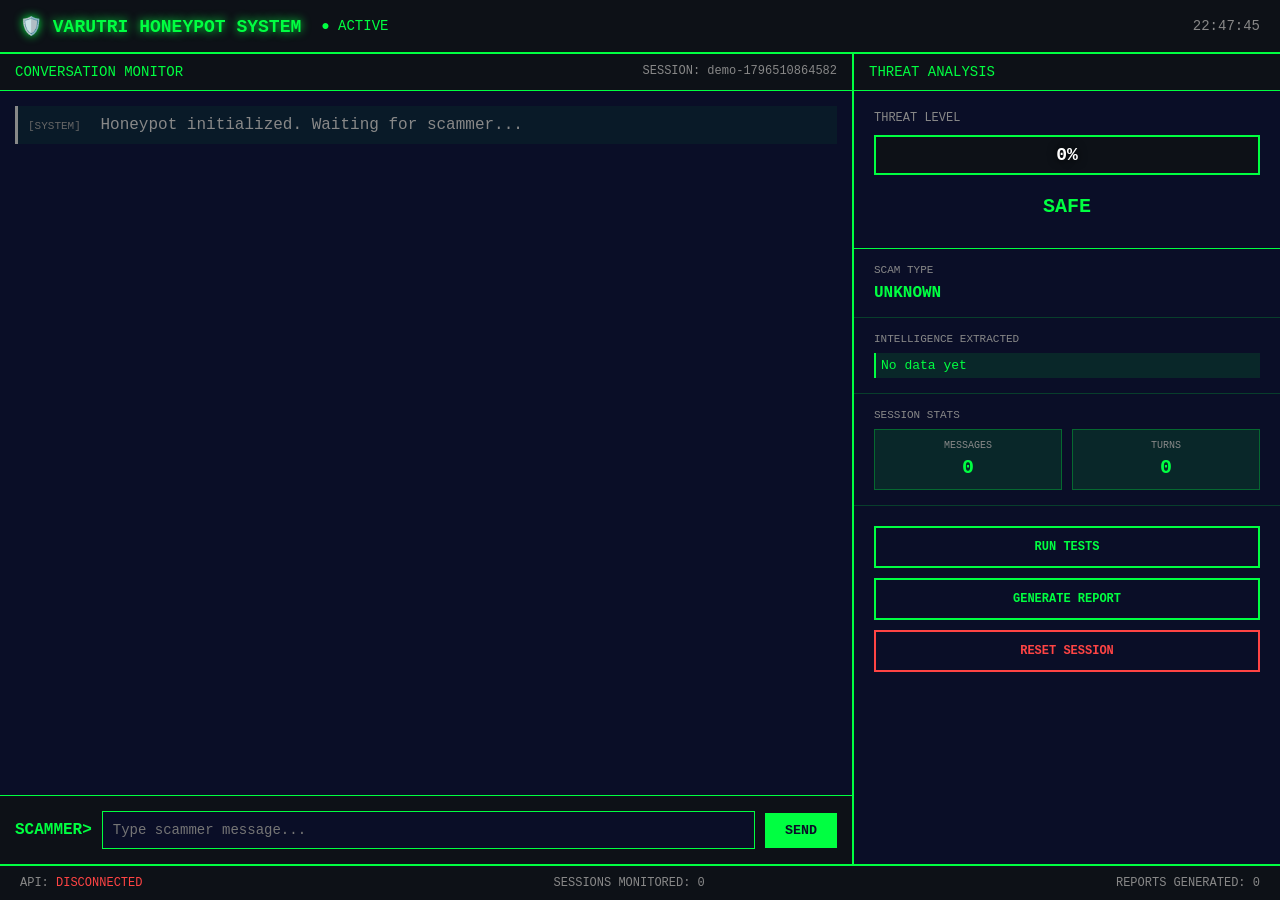
==== frontend/index.html @ e4094e07 "feat: add hacker-style terminal dashboard - Create cyberpunk/matrix-themed monitoring interface - Le" ====
<!DOCTYPE html>
<html lang="en">
<head>
    <meta charset="UTF-8">
    <meta name="viewport" content="width=device-width, initial-scale=1.0">
    <title>VARUTRI HONEYPOT TERMINAL</title>
    <link rel="stylesheet" href="style.css">
</head>
<body>
    <div class="terminal">
        <!-- Header -->
        <div class="terminal-header">
            <div class="header-left">
                <span class="logo">🛡️ VARUTRI HONEYPOT SYSTEM</span>
                <span class="status" id="status">● ACTIVE</span>
            </div>
            <div class="header-right">
                <span id="timestamp"></span>
            </div>
        </div>

        <!-- Main Content -->
        <div class="terminal-body">
            <!-- Left Panel: Conversation -->
            <div class="left-panel">
                <div class="panel-header">
                    <span>CONVERSATION MONITOR</span>
                    <span class="session-id" id="sessionId">SESSION: NONE</span>
                </div>
                
                <div class="conversation-feed" id="conversationFeed">
                    <div class="system-msg">
                        <span class="timestamp">[SYSTEM]</span>
                        <span>Honeypot initialized. Waiting for scammer...</span>
                    </div>
                </div>

                <!-- Input Area -->
                <div class="input-area">
                    <span class="prompt">SCAMMER&gt;</span>
                    <input type="text" id="scammerInput" placeholder="Type scammer message..." />
                    <button onclick="sendMessage()">SEND</button>
                </div>
            </div>

            <!-- Right Panel: Threat Analysis -->
            <div class="right-panel">
                <div class="panel-header">THREAT ANALYSIS</div>
                
                <!-- Threat Meter -->
                <div class="threat-section">
                    <div class="threat-label">THREAT LEVEL</div>
                    <div class="threat-meter">
                        <div class="threat-bar" id="threatBar" style="width: 0%"></div>
                        <span class="threat-value" id="threatValue">0%</span>
                    </div>
                    <div class="threat-status" id="threatStatus">SAFE</div>
                </div>

                <!-- Scam Type -->
                <div class="info-section">
                    <div class="info-label">SCAM TYPE</div>
                    <div class="info-value" id="scamType">UNKNOWN</div>
                </div>

                <!-- Intelligence Extracted -->
                <div class="info-section">
                    <div class="info-label">INTELLIGENCE EXTRACTED</div>
                    <div class="intel-list" id="intelList">
                        <div class="intel-item">No data yet</div>
                    </div>
                </div>

                <!-- Session Stats -->
                <div class="info-section">
                    <div class="info-label">SESSION STATS</div>
                    <div class="stats-grid">
                        <div class="stat">
                            <span class="stat-label">MESSAGES</span>
                            <span class="stat-value" id="messageCount">0</span>
                        </div>
                        <div class="stat">
                            <span class="stat-label">TURNS</span>
                            <span class="stat-value" id="turnCount">0</span>
                        </div>
                    </div>
                </div>

                <!-- Quick Actions -->
                <div class="actions-section">
                    <button class="action-btn" onclick="runTests()">RUN TESTS</button>
                    <button class="action-btn" onclick="generateReport()">GENERATE REPORT</button>
                    <button class="action-btn danger" onclick="resetSession()">RESET SESSION</button>
                </div>
            </div>
        </div>

        <!-- Footer -->
        <div class="terminal-footer">
            <span>API: <span id="apiStatus">CONNECTED</span></span>
            <span>SESSIONS MONITORED: <span id="totalSessions">0</span></span>
            <span>REPORTS GENERATED: <span id="totalReports">0</span></span>
        </div>
    </div>

    <script src="app.js"></script>
</body>
</html>
---- frontend/style.css ----
* {
    margin: 0;
    padding: 0;
    box-sizing: border-box;
}

body {
    font-family: 'Courier New', monospace;
    background: #0a0e27;
    color: #00ff41;
    overflow: hidden;
}

.terminal {
    height: 100vh;
    display: flex;
    flex-direction: column;
    background: #0a0e27;
}

/* Header */
.terminal-header {
    background: #0d1117;
    border-bottom: 2px solid #00ff41;
    padding: 15px 20px;
    display: flex;
    justify-content: space-between;
    align-items: center;
}

.header-left {
    display: flex;
    gap: 20px;
    align-items: center;
}

.logo {
    font-size: 18px;
    font-weight: bold;
    color: #00ff41;
    text-shadow: 0 0 10px #00ff41;
}

.status {
    color: #00ff41;
    font-size: 14px;
    animation: pulse 2s infinite;
}

@keyframes pulse {
    0%, 100% { opacity: 1; }
    50% { opacity: 0.5; }
}

.header-right {
    color: #888;
    font-size: 14px;
}

/* Body */
.terminal-body {
    flex: 1;
    display: flex;
    gap: 2px;
    background: #00ff41;
    overflow: hidden;
}

/* Left Panel */
.left-panel {
    flex: 2;
    background: #0a0e27;
    display: flex;
    flex-direction: column;
}

.panel-header {
    background: #0d1117;
    padding: 10px 15px;
    border-bottom: 1px solid #00ff41;
    display: flex;
    justify-content: space-between;
    font-size: 14px;
    color: #00ff41;
}

.session-id {
    color: #888;
    font-size: 12px;
}

.conversation-feed {
    flex: 1;
    overflow-y: auto;
    padding: 15px;
    display: flex;
    flex-direction: column;
    gap: 10px;
}

.conversation-feed::-webkit-scrollbar {
    width: 8px;
}

.conversation-feed::-webkit-scrollbar-track {
    background: #0d1117;
}

.conversation-feed::-webkit-scrollbar-thumb {
    background: #00ff41;
    border-radius: 4px;
}

.system-msg, .scammer-msg, .ai-msg {
    padding: 10px;
    border-left: 3px solid;
    background: rgba(0, 255, 65, 0.05);
    animation: slideIn 0.3s ease;
}

@keyframes slideIn {
    from {
        opacity: 0;
        transform: translateX(-10px);
    }
    to {
        opacity: 1;
        transform: translateX(0);
    }
}

.system-msg {
    border-left-color: #888;
    color: #888;
}

.scammer-msg {
    border-left-color: #ff4444;
    color: #ff4444;
}

.ai-msg {
    border-left-color: #00ff41;
    color: #00ff41;
}

.timestamp {
    color: #666;
    font-size: 11px;
    margin-right: 10px;
}

/* Input Area */
.input-area {
    background: #0d1117;
    border-top: 1px solid #00ff41;
    padding: 15px;
    display: flex;
    gap: 10px;
    align-items: center;
}

.prompt {
    color: #00ff41;
    font-weight: bold;
}

#scammerInput {
    flex: 1;
    background: #0a0e27;
    border: 1px solid #00ff41;
    color: #00ff41;
    padding: 10px;
    font-family: 'Courier New', monospace;
    font-size: 14px;
}

#scammerInput:focus {
    outline: none;
    box-shadow: 0 0 10px rgba(0, 255, 65, 0.3);
}

.input-area button {
    background: #00ff41;
    color: #0a0e27;
    border: none;
    padding: 10px 20px;
    font-family: 'Courier New', monospace;
    font-weight: bold;
    cursor: pointer;
    transition: all 0.3s;
}

.input-area button:hover {
    background: #00cc33;
    box-shadow: 0 0 15px rgba(0, 255, 65, 0.5);
}

/* Right Panel */
.right-panel {
    flex: 1;
    background: #0a0e27;
    display: flex;
    flex-direction: column;
    overflow-y: auto;
}

.right-panel::-webkit-scrollbar {
    width: 8px;
}

.right-panel::-webkit-scrollbar-track {
    background: #0d1117;
}

.right-panel::-webkit-scrollbar-thumb {
    background: #00ff41;
    border-radius: 4px;
}

/* Threat Section */
.threat-section {
    padding: 20px;
    border-bottom: 1px solid #00ff41;
}

.threat-label {
    color: #888;
    font-size: 12px;
    margin-bottom: 10px;
}

.threat-meter {
    position: relative;
    height: 40px;
    background: #0d1117;
    border: 2px solid #00ff41;
    margin-bottom: 10px;
    overflow: hidden;
}

.threat-bar {
    height: 100%;
    background: linear-gradient(90deg, #00ff41, #ffff00, #ff4444);
    transition: width 0.5s ease;
    position: relative;
}

.threat-bar::after {
    content: '';
    position: absolute;
    top: 0;
    left: 0;
    right: 0;
    bottom: 0;
    background: linear-gradient(90deg, transparent, rgba(255,255,255,0.3), transparent);
    animation: scan 2s infinite;
}

@keyframes scan {
    0% { transform: translateX(-100%); }
    100% { transform: translateX(100%); }
}

.threat-value {
    position: absolute;
    top: 50%;
    left: 50%;
    transform: translate(-50%, -50%);
    color: #fff;
    font-weight: bold;
    font-size: 18px;
    text-shadow: 0 0 10px #000;
}

.threat-status {
    text-align: center;
    font-size: 20px;
    font-weight: bold;
    padding: 10px;
    border-radius: 4px;
    animation: glow 2s infinite;
}

.threat-status.safe { color: #00ff41; }
.threat-status.medium { color: #ffff00; }
.threat-status.high { color: #ff4444; }

@keyframes glow {
    0%, 100% { text-shadow: 0 0 5px currentColor; }
    50% { text-shadow: 0 0 20px currentColor; }
}

/* Info Sections */
.info-section {
    padding: 15px 20px;
    border-bottom: 1px solid rgba(0, 255, 65, 0.2);
}

.info-label {
    color: #888;
    font-size: 11px;
    margin-bottom: 8px;
}

.info-value {
    color: #00ff41;
    font-size: 16px;
    font-weight: bold;
}

.intel-list {
    display: flex;
    flex-direction: column;
    gap: 5px;
}

.intel-item {
    color: #00ff41;
    font-size: 13px;
    padding: 5px;
    background: rgba(0, 255, 65, 0.1);
    border-left: 2px solid #00ff41;
}

.intel-item.critical {
    color: #ff4444;
    border-left-color: #ff4444;
    background: rgba(255, 68, 68, 0.1);
}

/* Stats Grid */
.stats-grid {
    display: grid;
    grid-template-columns: 1fr 1fr;
    gap: 10px;
}

.stat {
    background: rgba(0, 255, 65, 0.1);
    padding: 10px;
    text-align: center;
    border: 1px solid rgba(0, 255, 65, 0.3);
}

.stat-label {
    display: block;
    color: #888;
    font-size: 10px;
    margin-bottom: 5px;
}

.stat-value {
    display: block;
    color: #00ff41;
    font-size: 20px;
    font-weight: bold;
}

/* Actions */
.actions-section {
    padding: 20px;
    display: flex;
    flex-direction: column;
    gap: 10px;
}

.action-btn {
    background: transparent;
    border: 2px solid #00ff41;
    color: #00ff41;
    padding: 12px;
    font-family: 'Courier New', monospace;
    font-size: 12px;
    font-weight: bold;
    cursor: pointer;
    transition: all 0.3s;
}

.action-btn:hover {
    background: #00ff41;
    color: #0a0e27;
    box-shadow: 0 0 15px rgba(0, 255, 65, 0.5);
}

.action-btn.danger {
    border-color: #ff4444;
    color: #ff4444;
}

.action-btn.danger:hover {
    background: #ff4444;
    color: #0a0e27;
    box-shadow: 0 0 15px rgba(255, 68, 68, 0.5);
}

/* Footer */
.terminal-footer {
    background: #0d1117;
    border-top: 2px solid #00ff41;
    padding: 10px 20px;
    display: flex;
    justify-content: space-between;
    font-size: 12px;
    color: #888;
}

#apiStatus {
    color: #00ff41;
}

/* Responsive */
@media (max-width: 768px) {
    .terminal-body {
        flex-direction: column;
    }
    
    .left-panel, .right-panel {
        flex: 1;
    }
}
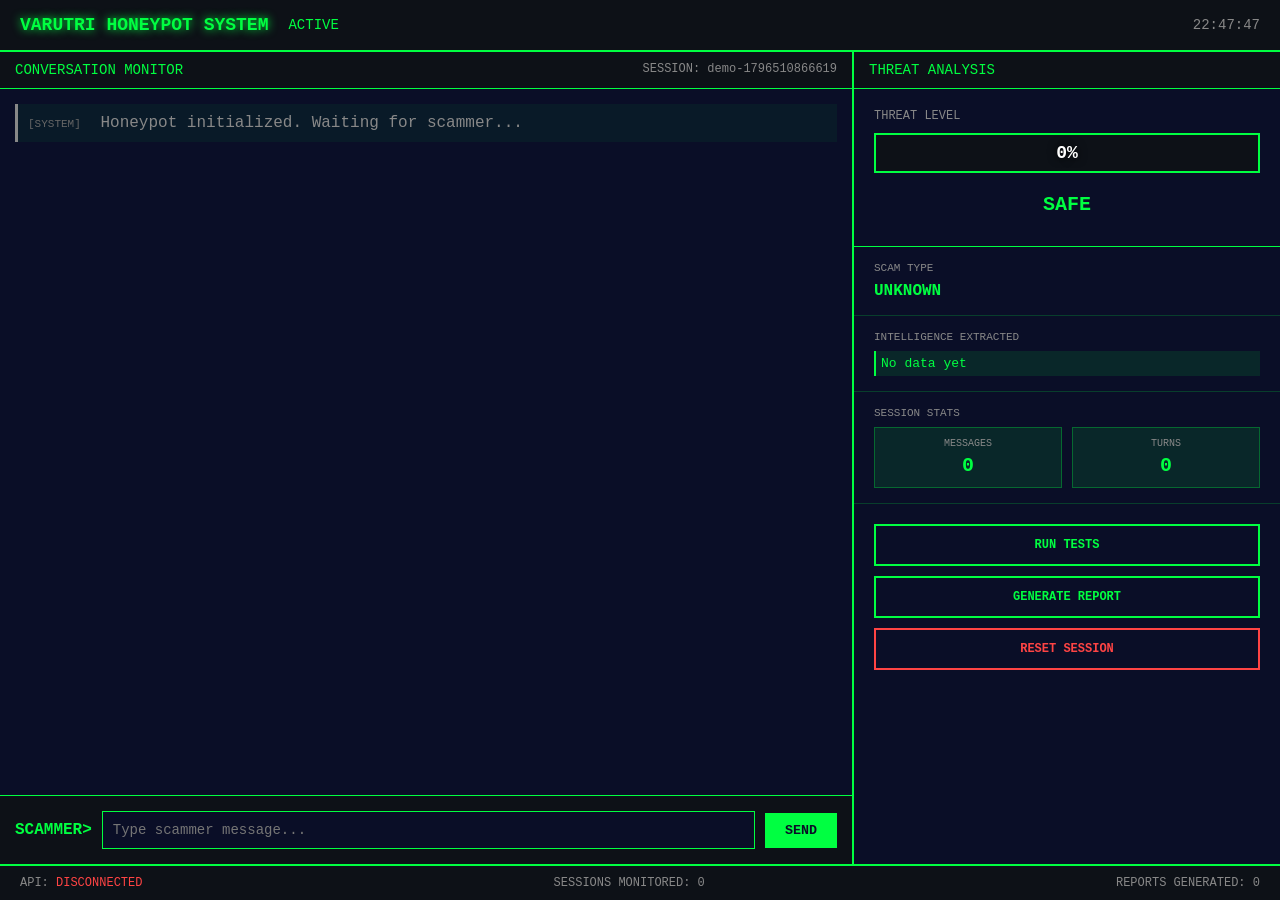
==== commit cadc1191: "refactor: remove all emojis from website and documentation - Remove emojis from HTML dashboard heade" ====
--- a/frontend/index.html
+++ b/frontend/index.html
@@ -1,18 +1,20 @@
 <!DOCTYPE html>
 <html lang="en">
+
 <head>
     <meta charset="UTF-8">
     <meta name="viewport" content="width=device-width, initial-scale=1.0">
     <title>VARUTRI HONEYPOT TERMINAL</title>
     <link rel="stylesheet" href="style.css">
 </head>
+
 <body>
     <div class="terminal">
         <!-- Header -->
         <div class="terminal-header">
             <div class="header-left">
-                <span class="logo">🛡️ VARUTRI HONEYPOT SYSTEM</span>
-                <span class="status" id="status">● ACTIVE</span>
+                <span class="logo">VARUTRI HONEYPOT SYSTEM</span>
+                <span class="status" id="status">ACTIVE</span>
             </div>
             <div class="header-right">
                 <span id="timestamp"></span>
@@ -27,7 +29,7 @@
                     <span>CONVERSATION MONITOR</span>
                     <span class="session-id" id="sessionId">SESSION: NONE</span>
                 </div>
-                
+
                 <div class="conversation-feed" id="conversationFeed">
                     <div class="system-msg">
                         <span class="timestamp">[SYSTEM]</span>
@@ -46,7 +48,7 @@
             <!-- Right Panel: Threat Analysis -->
             <div class="right-panel">
                 <div class="panel-header">THREAT ANALYSIS</div>
-                
+
                 <!-- Threat Meter -->
                 <div class="threat-section">
                     <div class="threat-label">THREAT LEVEL</div>
@@ -105,4 +107,5 @@
 
     <script src="app.js"></script>
 </body>
-</html>
+
+</html>
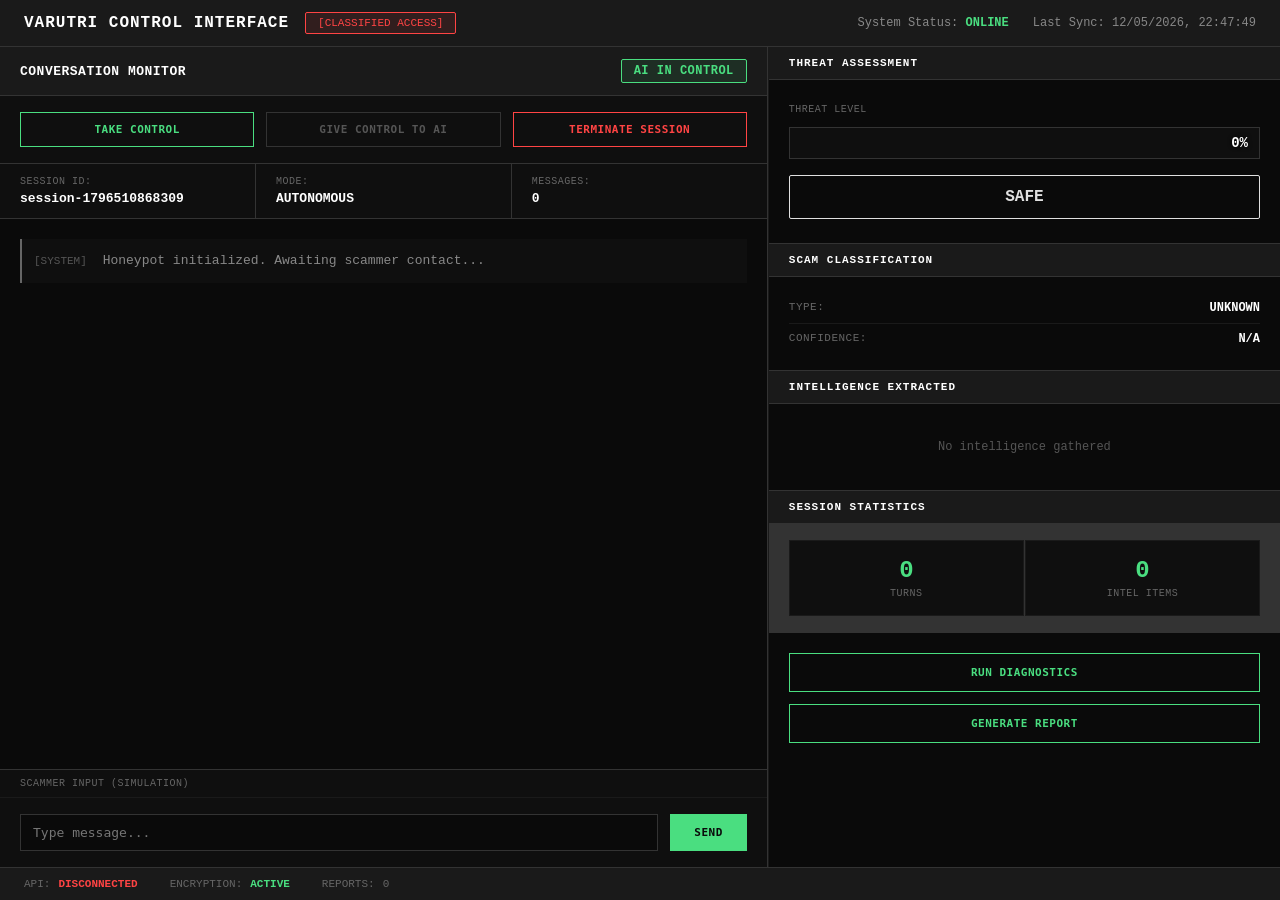
==== commit 1cb1332c: "redesign: CIA-inspired control interface with handoff feature - Complete UI redesign with CIA/classi" ====
--- a/frontend/index.html
+++ b/frontend/index.html
@@ -4,105 +4,157 @@
 <head>
     <meta charset="UTF-8">
     <meta name="viewport" content="width=device-width, initial-scale=1.0">
-    <title>VARUTRI HONEYPOT TERMINAL</title>
+    <title>VARUTRI CONTROL INTERFACE</title>
     <link rel="stylesheet" href="style.css">
 </head>
 
 <body>
-    <div class="terminal">
-        <!-- Header -->
-        <div class="terminal-header">
+    <div class="control-interface">
+        <!-- Top Header -->
+        <header class="top-header">
             <div class="header-left">
-                <span class="logo">VARUTRI HONEYPOT SYSTEM</span>
-                <span class="status" id="status">ACTIVE</span>
+                <div class="logo-section">
+                    <span class="logo">VARUTRI CONTROL INTERFACE</span>
+                    <span class="classification">[CLASSIFIED ACCESS]</span>
+                </div>
             </div>
             <div class="header-right">
-                <span id="timestamp"></span>
+                <span class="system-status">System Status: <span class="status-online">ONLINE</span></span>
+                <span class="timestamp" id="timestamp"></span>
             </div>
-        </div>
+        </header>
 
         <!-- Main Content -->
-        <div class="terminal-body">
-            <!-- Left Panel: Conversation -->
+        <div class="main-content">
+            <!-- Left Panel: Conversation Control -->
             <div class="left-panel">
                 <div class="panel-header">
                     <span>CONVERSATION MONITOR</span>
-                    <span class="session-id" id="sessionId">SESSION: NONE</span>
+                    <div class="control-status">
+                        <span id="controlStatus">AI IN CONTROL</span>
+                    </div>
                 </div>
 
-                <div class="conversation-feed" id="conversationFeed">
-                    <div class="system-msg">
-                        <span class="timestamp">[SYSTEM]</span>
-                        <span>Honeypot initialized. Waiting for scammer...</span>
+                <!-- Control Buttons -->
+                <div class="control-buttons">
+                    <button class="control-btn" id="takeControlBtn" onclick="takeControl()">
+                        TAKE CONTROL
+                    </button>
+                    <button class="control-btn disabled" id="giveControlBtn" onclick="giveControl()" disabled>
+                        GIVE CONTROL TO AI
+                    </button>
+                    <button class="control-btn danger" onclick="resetSession()">
+                        TERMINATE SESSION
+                    </button>
+                </div>
+
+                <!-- Session Info -->
+                <div class="session-info">
+                    <div class="info-item">
+                        <span class="label">SESSION ID:</span>
+                        <span class="value" id="sessionId">NONE</span>
+                    </div>
+                    <div class="info-item">
+                        <span class="label">MODE:</span>
+                        <span class="value" id="modeStatus">AUTONOMOUS</span>
+                    </div>
+                    <div class="info-item">
+                        <span class="label">MESSAGES:</span>
+                        <span class="value" id="messageCount">0</span>
+                    </div>
+                </div>
+
+                <!-- Conversation Feed -->
+                <div class="conversation-container">
+                    <div class="conversation-feed" id="conversationFeed">
+                        <div class="system-msg">
+                            <span class="msg-timestamp">[SYSTEM]</span>
+                            <span class="msg-content">Honeypot initialized. Awaiting scammer contact...</span>
+                        </div>
                     </div>
                 </div>
 
                 <!-- Input Area -->
-                <div class="input-area">
-                    <span class="prompt">SCAMMER&gt;</span>
-                    <input type="text" id="scammerInput" placeholder="Type scammer message..." />
-                    <button onclick="sendMessage()">SEND</button>
+                <div class="input-container">
+                    <div class="input-label">
+                        <span id="inputLabel">SCAMMER INPUT (SIMULATION)</span>
+                    </div>
+                    <div class="input-area">
+                        <input type="text" id="messageInput" placeholder="Type message..." />
+                        <button onclick="sendMessage()" id="sendBtn">SEND</button>
+                    </div>
                 </div>
             </div>
 
             <!-- Right Panel: Threat Analysis -->
             <div class="right-panel">
-                <div class="panel-header">THREAT ANALYSIS</div>
-
-                <!-- Threat Meter -->
+                <!-- Threat Level -->
                 <div class="threat-section">
-                    <div class="threat-label">THREAT LEVEL</div>
-                    <div class="threat-meter">
-                        <div class="threat-bar" id="threatBar" style="width: 0%"></div>
-                        <span class="threat-value" id="threatValue">0%</span>
+                    <div class="section-header">THREAT ASSESSMENT</div>
+                    <div class="threat-display">
+                        <div class="threat-level-label">THREAT LEVEL</div>
+                        <div class="threat-meter-container">
+                            <div class="threat-meter">
+                                <div class="threat-fill" id="threatFill"></div>
+                            </div>
+                            <div class="threat-percentage" id="threatPercent">0%</div>
+                        </div>
+                        <div class="threat-classification" id="threatClass">SAFE</div>
                     </div>
-                    <div class="threat-status" id="threatStatus">SAFE</div>
                 </div>
 
-                <!-- Scam Type -->
-                <div class="info-section">
-                    <div class="info-label">SCAM TYPE</div>
-                    <div class="info-value" id="scamType">UNKNOWN</div>
+                <!-- Scam Classification -->
+                <div class="data-section">
+                    <div class="section-header">SCAM CLASSIFICATION</div>
+                    <div class="data-table">
+                        <div class="data-row">
+                            <span class="data-label">TYPE:</span>
+                            <span class="data-value" id="scamType">UNKNOWN</span>
+                        </div>
+                        <div class="data-row">
+                            <span class="data-label">CONFIDENCE:</span>
+                            <span class="data-value" id="confidence">N/A</span>
+                        </div>
+                    </div>
                 </div>
 
                 <!-- Intelligence Extracted -->
-                <div class="info-section">
-                    <div class="info-label">INTELLIGENCE EXTRACTED</div>
-                    <div class="intel-list" id="intelList">
-                        <div class="intel-item">No data yet</div>
+                <div class="intel-section">
+                    <div class="section-header">INTELLIGENCE EXTRACTED</div>
+                    <div class="intel-container" id="intelContainer">
+                        <div class="intel-empty">No intelligence gathered</div>
                     </div>
                 </div>
 
-                <!-- Session Stats -->
-                <div class="info-section">
-                    <div class="info-label">SESSION STATS</div>
+                <!-- Session Statistics -->
+                <div class="stats-section">
+                    <div class="section-header">SESSION STATISTICS</div>
                     <div class="stats-grid">
-                        <div class="stat">
-                            <span class="stat-label">MESSAGES</span>
-                            <span class="stat-value" id="messageCount">0</span>
+                        <div class="stat-box">
+                            <div class="stat-value" id="turnCount">0</div>
+                            <div class="stat-label">TURNS</div>
                         </div>
-                        <div class="stat">
-                            <span class="stat-label">TURNS</span>
-                            <span class="stat-value" id="turnCount">0</span>
+                        <div class="stat-box">
+                            <div class="stat-value" id="intelCount">0</div>
+                            <div class="stat-label">INTEL ITEMS</div>
                         </div>
                     </div>
                 </div>
 
                 <!-- Quick Actions -->
                 <div class="actions-section">
-                    <button class="action-btn" onclick="runTests()">RUN TESTS</button>
+                    <button class="action-btn" onclick="runTests()">RUN DIAGNOSTICS</button>
                     <button class="action-btn" onclick="generateReport()">GENERATE REPORT</button>
-                    <button class="action-btn danger" onclick="resetSession()">RESET SESSION</button>
                 </div>
             </div>
         </div>
 
-        <!-- Footer -->
-        <div class="terminal-footer">
-            <span>API: <span id="apiStatus">CONNECTED</span></span>
-            <span>SESSIONS MONITORED: <span id="totalSessions">0</span></span>
-            <span>REPORTS GENERATED: <span id="totalReports">0</span></span>
-        </div>
+        <!-- Bottom Status Bar -->
+        <footer class="status-bar">
+            <div class="status-item">API: <span id="apiStatus">CONNECTED</span></div>
+            <div class="status-item">ENCRYPTION: <span class="status-active">ACTIVE</span></div>
+            <div class="status-item">REPORTS: <span id="totalReports">0</span></div>
+        </footer>
     </div>
 
     <script src="app.js"></script>
--- a/frontend/style.css
+++ b/frontend/style.css
@@ -5,417 +5,609 @@
 }
 
 body {
-    font-family: 'Courier New', monospace;
-    background: #0a0e27;
-    color: #00ff41;
+    font-family: 'Consolas', 'Monaco', 'Courier New', monospace;
+    background: #0a0a0a;
+    color: #e0e0e0;
     overflow: hidden;
 }
 
-.terminal {
+.control-interface {
     height: 100vh;
     display: flex;
     flex-direction: column;
-    background: #0a0e27;
-}
-
-/* Header */
-.terminal-header {
-    background: #0d1117;
-    border-bottom: 2px solid #00ff41;
-    padding: 15px 20px;
+    background: #0a0a0a;
+}
+
+/* Top Header */
+.top-header {
+    background: #1a1a1a;
+    border-bottom: 1px solid #333;
+    padding: 12px 24px;
     display: flex;
     justify-content: space-between;
     align-items: center;
 }
 
-.header-left {
-    display: flex;
-    gap: 20px;
+.logo-section {
+    display: flex;
+    gap: 16px;
     align-items: center;
 }
 
 .logo {
-    font-size: 18px;
-    font-weight: bold;
-    color: #00ff41;
-    text-shadow: 0 0 10px #00ff41;
-}
-
-.status {
-    color: #00ff41;
-    font-size: 14px;
-    animation: pulse 2s infinite;
-}
-
-@keyframes pulse {
-    0%, 100% { opacity: 1; }
-    50% { opacity: 0.5; }
+    font-size: 16px;
+    font-weight: bold;
+    color: #fff;
+    letter-spacing: 1px;
+}
+
+.classification {
+    font-size: 11px;
+    color: #ff4444;
+    background: rgba(255, 68, 68, 0.1);
+    padding: 4px 12px;
+    border: 1px solid #ff4444;
+    border-radius: 2px;
 }
 
 .header-right {
+    display: flex;
+    gap: 24px;
+    font-size: 12px;
     color: #888;
-    font-size: 14px;
-}
-
-/* Body */
-.terminal-body {
+}
+
+.system-status {
+    color: #888;
+}
+
+.status-online {
+    color: #4ade80;
+    font-weight: bold;
+}
+
+/* Main Content */
+.main-content {
     flex: 1;
     display: flex;
-    gap: 2px;
-    background: #00ff41;
+    gap: 1px;
+    background: #1a1a1a;
     overflow: hidden;
 }
 
 /* Left Panel */
 .left-panel {
-    flex: 2;
-    background: #0a0e27;
+    flex: 1.5;
+    background: #0a0a0a;
     display: flex;
     flex-direction: column;
+    border-right: 1px solid #333;
 }
 
 .panel-header {
-    background: #0d1117;
-    padding: 10px 15px;
-    border-bottom: 1px solid #00ff41;
+    background: #1a1a1a;
+    padding: 12px 20px;
+    border-bottom: 1px solid #333;
     display: flex;
     justify-content: space-between;
-    font-size: 14px;
-    color: #00ff41;
-}
-
-.session-id {
-    color: #888;
+    align-items: center;
+    font-size: 13px;
+    font-weight: bold;
+    color: #fff;
+    letter-spacing: 0.5px;
+}
+
+.control-status {
     font-size: 12px;
+    color: #4ade80;
+    background: rgba(74, 222, 128, 0.1);
+    padding: 4px 12px;
+    border: 1px solid #4ade80;
+    border-radius: 2px;
+}
+
+/* Control Buttons */
+.control-buttons {
+    display: grid;
+    grid-template-columns: 1fr 1fr 1fr;
+    gap: 12px;
+    padding: 16px 20px;
+    background: #0f0f0f;
+    border-bottom: 1px solid #333;
+}
+
+.control-btn {
+    background: transparent;
+    border: 1px solid #4ade80;
+    color: #4ade80;
+    padding: 10px;
+    font-family: 'Consolas', monospace;
+    font-size: 11px;
+    font-weight: bold;
+    cursor: pointer;
+    transition: all 0.2s;
+    letter-spacing: 0.5px;
+}
+
+.control-btn:hover:not(.disabled) {
+    background: rgba(74, 222, 128, 0.1);
+    box-shadow: 0 0 10px rgba(74, 222, 128, 0.3);
+}
+
+.control-btn.active {
+    background: #4ade80;
+    color: #0a0a0a;
+}
+
+.control-btn.disabled {
+    border-color: #333;
+    color: #555;
+    cursor: not-allowed;
+}
+
+.control-btn.danger {
+    border-color: #ff4444;
+    color: #ff4444;
+}
+
+.control-btn.danger:hover {
+    background: rgba(255, 68, 68, 0.1);
+    box-shadow: 0 0 10px rgba(255, 68, 68, 0.3);
+}
+
+/* Session Info */
+.session-info {
+    display: grid;
+    grid-template-columns: 1fr 1fr 1fr;
+    gap: 1px;
+    background: #333;
+    border-bottom: 1px solid #333;
+}
+
+.info-item {
+    background: #0f0f0f;
+    padding: 12px 20px;
+    display: flex;
+    flex-direction: column;
+    gap: 4px;
+}
+
+.info-item .label {
+    font-size: 10px;
+    color: #666;
+    letter-spacing: 0.5px;
+}
+
+.info-item .value {
+    font-size: 13px;
+    color: #fff;
+    font-weight: bold;
+}
+
+/* Conversation Container */
+.conversation-container {
+    flex: 1;
+    overflow: hidden;
+    display: flex;
+    flex-direction: column;
 }
 
 .conversation-feed {
     flex: 1;
     overflow-y: auto;
-    padding: 15px;
+    padding: 20px;
     display: flex;
     flex-direction: column;
-    gap: 10px;
+    gap: 12px;
 }
 
 .conversation-feed::-webkit-scrollbar {
-    width: 8px;
+    width: 6px;
 }
 
 .conversation-feed::-webkit-scrollbar-track {
-    background: #0d1117;
+    background: #0a0a0a;
 }
 
 .conversation-feed::-webkit-scrollbar-thumb {
-    background: #00ff41;
-    border-radius: 4px;
-}
-
-.system-msg, .scammer-msg, .ai-msg {
-    padding: 10px;
-    border-left: 3px solid;
-    background: rgba(0, 255, 65, 0.05);
-    animation: slideIn 0.3s ease;
-}
-
-@keyframes slideIn {
-    from {
-        opacity: 0;
-        transform: translateX(-10px);
-    }
-    to {
-        opacity: 1;
-        transform: translateX(0);
-    }
+    background: #333;
+    border-radius: 3px;
+}
+
+/* Messages */
+.system-msg,
+.scammer-msg,
+.ai-msg,
+.user-msg {
+    padding: 12px;
+    border-left: 2px solid;
+    background: #0f0f0f;
+    font-size: 13px;
+    line-height: 1.5;
 }
 
 .system-msg {
-    border-left-color: #888;
+    border-left-color: #666;
     color: #888;
 }
 
 .scammer-msg {
     border-left-color: #ff4444;
-    color: #ff4444;
+    color: #ff9999;
 }
 
 .ai-msg {
-    border-left-color: #00ff41;
-    color: #00ff41;
-}
-
-.timestamp {
+    border-left-color: #4ade80;
+    color: #a3e6b8;
+}
+
+.user-msg {
+    border-left-color: #60a5fa;
+    color: #93c5fd;
+}
+
+.msg-timestamp {
+    color: #555;
+    font-size: 11px;
+    margin-right: 8px;
+}
+
+.msg-content {
+    color: inherit;
+}
+
+/* Input Container */
+.input-container {
+    border-top: 1px solid #333;
+    background: #0f0f0f;
+}
+
+.input-label {
+    padding: 8px 20px;
+    font-size: 10px;
     color: #666;
-    font-size: 11px;
-    margin-right: 10px;
-}
-
-/* Input Area */
+    border-bottom: 1px solid #1a1a1a;
+    letter-spacing: 0.5px;
+}
+
 .input-area {
-    background: #0d1117;
-    border-top: 1px solid #00ff41;
-    padding: 15px;
-    display: flex;
-    gap: 10px;
-    align-items: center;
-}
-
-.prompt {
-    color: #00ff41;
-    font-weight: bold;
-}
-
-#scammerInput {
+    display: flex;
+    gap: 12px;
+    padding: 16px 20px;
+}
+
+#messageInput {
     flex: 1;
-    background: #0a0e27;
-    border: 1px solid #00ff41;
-    color: #00ff41;
-    padding: 10px;
-    font-family: 'Courier New', monospace;
-    font-size: 14px;
-}
-
-#scammerInput:focus {
+    background: #0a0a0a;
+    border: 1px solid #333;
+    color: #e0e0e0;
+    padding: 10px 12px;
+    font-family: 'Consolas', monospace;
+    font-size: 13px;
+}
+
+#messageInput:focus {
     outline: none;
-    box-shadow: 0 0 10px rgba(0, 255, 65, 0.3);
+    border-color: #4ade80;
+    box-shadow: 0 0 0 1px #4ade80;
+}
+
+#messageInput:disabled {
+    opacity: 0.5;
+    cursor: not-allowed;
 }
 
 .input-area button {
-    background: #00ff41;
-    color: #0a0e27;
+    background: #4ade80;
+    color: #0a0a0a;
     border: none;
-    padding: 10px 20px;
-    font-family: 'Courier New', monospace;
+    padding: 10px 24px;
+    font-family: 'Consolas', monospace;
+    font-size: 11px;
     font-weight: bold;
     cursor: pointer;
-    transition: all 0.3s;
+    transition: all 0.2s;
+    letter-spacing: 0.5px;
 }
 
 .input-area button:hover {
-    background: #00cc33;
-    box-shadow: 0 0 15px rgba(0, 255, 65, 0.5);
+    background: #22c55e;
+}
+
+.input-area button:disabled {
+    background: #333;
+    color: #666;
+    cursor: not-allowed;
 }
 
 /* Right Panel */
 .right-panel {
     flex: 1;
-    background: #0a0e27;
+    background: #0a0a0a;
     display: flex;
     flex-direction: column;
     overflow-y: auto;
 }
 
 .right-panel::-webkit-scrollbar {
-    width: 8px;
+    width: 6px;
 }
 
 .right-panel::-webkit-scrollbar-track {
-    background: #0d1117;
+    background: #0a0a0a;
 }
 
 .right-panel::-webkit-scrollbar-thumb {
-    background: #00ff41;
-    border-radius: 4px;
+    background: #333;
+    border-radius: 3px;
+}
+
+.section-header {
+    background: #1a1a1a;
+    padding: 10px 20px;
+    font-size: 11px;
+    font-weight: bold;
+    color: #fff;
+    letter-spacing: 1px;
+    border-bottom: 1px solid #333;
 }
 
 /* Threat Section */
 .threat-section {
-    padding: 20px;
-    border-bottom: 1px solid #00ff41;
-}
-
-.threat-label {
-    color: #888;
-    font-size: 12px;
-    margin-bottom: 10px;
+    border-bottom: 1px solid #333;
+}
+
+.threat-display {
+    padding: 24px 20px;
+}
+
+.threat-level-label {
+    font-size: 10px;
+    color: #666;
+    margin-bottom: 12px;
+    letter-spacing: 0.5px;
+}
+
+.threat-meter-container {
+    position: relative;
+    margin-bottom: 16px;
 }
 
 .threat-meter {
+    height: 32px;
+    background: #0f0f0f;
+    border: 1px solid #333;
     position: relative;
-    height: 40px;
-    background: #0d1117;
-    border: 2px solid #00ff41;
-    margin-bottom: 10px;
     overflow: hidden;
 }
 
-.threat-bar {
+.threat-fill {
     height: 100%;
-    background: linear-gradient(90deg, #00ff41, #ffff00, #ff4444);
+    width: 0%;
+    background: linear-gradient(90deg, #4ade80, #fbbf24, #ff4444);
     transition: width 0.5s ease;
-    position: relative;
-}
-
-.threat-bar::after {
-    content: '';
-    position: absolute;
-    top: 0;
-    left: 0;
-    right: 0;
-    bottom: 0;
-    background: linear-gradient(90deg, transparent, rgba(255,255,255,0.3), transparent);
-    animation: scan 2s infinite;
-}
-
-@keyframes scan {
-    0% { transform: translateX(-100%); }
-    100% { transform: translateX(100%); }
-}
-
-.threat-value {
+}
+
+.threat-percentage {
     position: absolute;
     top: 50%;
-    left: 50%;
-    transform: translate(-50%, -50%);
+    right: 12px;
+    transform: translateY(-50%);
+    font-size: 14px;
+    font-weight: bold;
     color: #fff;
-    font-weight: bold;
-    font-size: 18px;
-    text-shadow: 0 0 10px #000;
-}
-
-.threat-status {
+    text-shadow: 0 0 4px #000;
+}
+
+.threat-classification {
     text-align: center;
-    font-size: 20px;
-    font-weight: bold;
-    padding: 10px;
-    border-radius: 4px;
-    animation: glow 2s infinite;
-}
-
-.threat-status.safe { color: #00ff41; }
-.threat-status.medium { color: #ffff00; }
-.threat-status.high { color: #ff4444; }
-
-@keyframes glow {
-    0%, 100% { text-shadow: 0 0 5px currentColor; }
-    50% { text-shadow: 0 0 20px currentColor; }
-}
-
-/* Info Sections */
-.info-section {
-    padding: 15px 20px;
-    border-bottom: 1px solid rgba(0, 255, 65, 0.2);
-}
-
-.info-label {
-    color: #888;
-    font-size: 11px;
-    margin-bottom: 8px;
-}
-
-.info-value {
-    color: #00ff41;
     font-size: 16px;
     font-weight: bold;
-}
-
-.intel-list {
-    display: flex;
-    flex-direction: column;
-    gap: 5px;
+    padding: 12px;
+    border: 1px solid;
+    border-radius: 2px;
+}
+
+.threat-classification.safe {
+    color: #4ade80;
+    border-color: #4ade80;
+    background: rgba(74, 222, 128, 0.05);
+}
+
+.threat-classification.medium {
+    color: #fbbf24;
+    border-color: #fbbf24;
+    background: rgba(251, 191, 36, 0.05);
+}
+
+.threat-classification.high {
+    color: #ff4444;
+    border-color: #ff4444;
+    background: rgba(255, 68, 68, 0.05);
+}
+
+/* Data Section */
+.data-section {
+    border-bottom: 1px solid #333;
+}
+
+.data-table {
+    padding: 16px 20px;
+}
+
+.data-row {
+    display: flex;
+    justify-content: space-between;
+    padding: 8px 0;
+    border-bottom: 1px solid #1a1a1a;
+}
+
+.data-row:last-child {
+    border-bottom: none;
+}
+
+.data-label {
+    font-size: 11px;
+    color: #666;
+    letter-spacing: 0.5px;
+}
+
+.data-value {
+    font-size: 12px;
+    color: #fff;
+    font-weight: bold;
+}
+
+/* Intel Section */
+.intel-section {
+    border-bottom: 1px solid #333;
+}
+
+.intel-container {
+    padding: 16px 20px;
+    max-height: 200px;
+    overflow-y: auto;
+}
+
+.intel-container::-webkit-scrollbar {
+    width: 4px;
+}
+
+.intel-container::-webkit-scrollbar-thumb {
+    background: #333;
+}
+
+.intel-empty {
+    font-size: 12px;
+    color: #555;
+    text-align: center;
+    padding: 20px;
 }
 
 .intel-item {
-    color: #00ff41;
-    font-size: 13px;
-    padding: 5px;
-    background: rgba(0, 255, 65, 0.1);
-    border-left: 2px solid #00ff41;
+    font-size: 11px;
+    padding: 8px 12px;
+    margin-bottom: 6px;
+    border-left: 2px solid;
+    background: #0f0f0f;
+    font-family: 'Consolas', monospace;
 }
 
 .intel-item.critical {
-    color: #ff4444;
     border-left-color: #ff4444;
-    background: rgba(255, 68, 68, 0.1);
-}
-
-/* Stats Grid */
+    color: #ff9999;
+    background: rgba(255, 68, 68, 0.05);
+}
+
+.intel-item.info {
+    border-left-color: #60a5fa;
+    color: #93c5fd;
+    background: rgba(96, 165, 250, 0.05);
+}
+
+.intel-item.warning {
+    border-left-color: #fbbf24;
+    color: #fcd34d;
+    background: rgba(251, 191, 36, 0.05);
+}
+
+/* Stats Section */
+.stats-section {
+    border-bottom: 1px solid #333;
+}
+
 .stats-grid {
     display: grid;
     grid-template-columns: 1fr 1fr;
-    gap: 10px;
-}
-
-.stat {
-    background: rgba(0, 255, 65, 0.1);
-    padding: 10px;
+    gap: 1px;
+    background: #333;
+    padding: 16px 20px;
+}
+
+.stat-box {
+    background: #0f0f0f;
+    padding: 16px;
     text-align: center;
-    border: 1px solid rgba(0, 255, 65, 0.3);
+    border: 1px solid #1a1a1a;
+}
+
+.stat-value {
+    font-size: 24px;
+    font-weight: bold;
+    color: #4ade80;
+    margin-bottom: 4px;
 }
 
 .stat-label {
-    display: block;
-    color: #888;
     font-size: 10px;
-    margin-bottom: 5px;
-}
-
-.stat-value {
-    display: block;
-    color: #00ff41;
-    font-size: 20px;
-    font-weight: bold;
-}
-
-/* Actions */
+    color: #666;
+    letter-spacing: 0.5px;
+}
+
+/* Actions Section */
 .actions-section {
     padding: 20px;
     display: flex;
     flex-direction: column;
-    gap: 10px;
+    gap: 12px;
 }
 
 .action-btn {
     background: transparent;
-    border: 2px solid #00ff41;
-    color: #00ff41;
+    border: 1px solid #4ade80;
+    color: #4ade80;
     padding: 12px;
-    font-family: 'Courier New', monospace;
-    font-size: 12px;
+    font-family: 'Consolas', monospace;
+    font-size: 11px;
     font-weight: bold;
     cursor: pointer;
-    transition: all 0.3s;
+    transition: all 0.2s;
+    letter-spacing: 0.5px;
 }
 
 .action-btn:hover {
-    background: #00ff41;
-    color: #0a0e27;
-    box-shadow: 0 0 15px rgba(0, 255, 65, 0.5);
-}
-
-.action-btn.danger {
-    border-color: #ff4444;
-    color: #ff4444;
-}
-
-.action-btn.danger:hover {
-    background: #ff4444;
-    color: #0a0e27;
-    box-shadow: 0 0 15px rgba(255, 68, 68, 0.5);
-}
-
-/* Footer */
-.terminal-footer {
-    background: #0d1117;
-    border-top: 2px solid #00ff41;
-    padding: 10px 20px;
-    display: flex;
-    justify-content: space-between;
-    font-size: 12px;
-    color: #888;
+    background: rgba(74, 222, 128, 0.1);
+    box-shadow: 0 0 10px rgba(74, 222, 128, 0.3);
+}
+
+/* Status Bar */
+.status-bar {
+    background: #1a1a1a;
+    border-top: 1px solid #333;
+    padding: 10px 24px;
+    display: flex;
+    gap: 32px;
+    font-size: 11px;
+    color: #666;
+}
+
+.status-item {
+    display: flex;
+    gap: 8px;
 }
 
 #apiStatus {
-    color: #00ff41;
+    color: #4ade80;
+    font-weight: bold;
+}
+
+.status-active {
+    color: #4ade80;
+    font-weight: bold;
 }
 
 /* Responsive */
-@media (max-width: 768px) {
-    .terminal-body {
+@media (max-width: 1024px) {
+    .main-content {
         flex-direction: column;
     }
-    
-    .left-panel, .right-panel {
+
+    .left-panel,
+    .right-panel {
         flex: 1;
     }
-}
+
+    .control-buttons {
+        grid-template-columns: 1fr;
+    }
+}
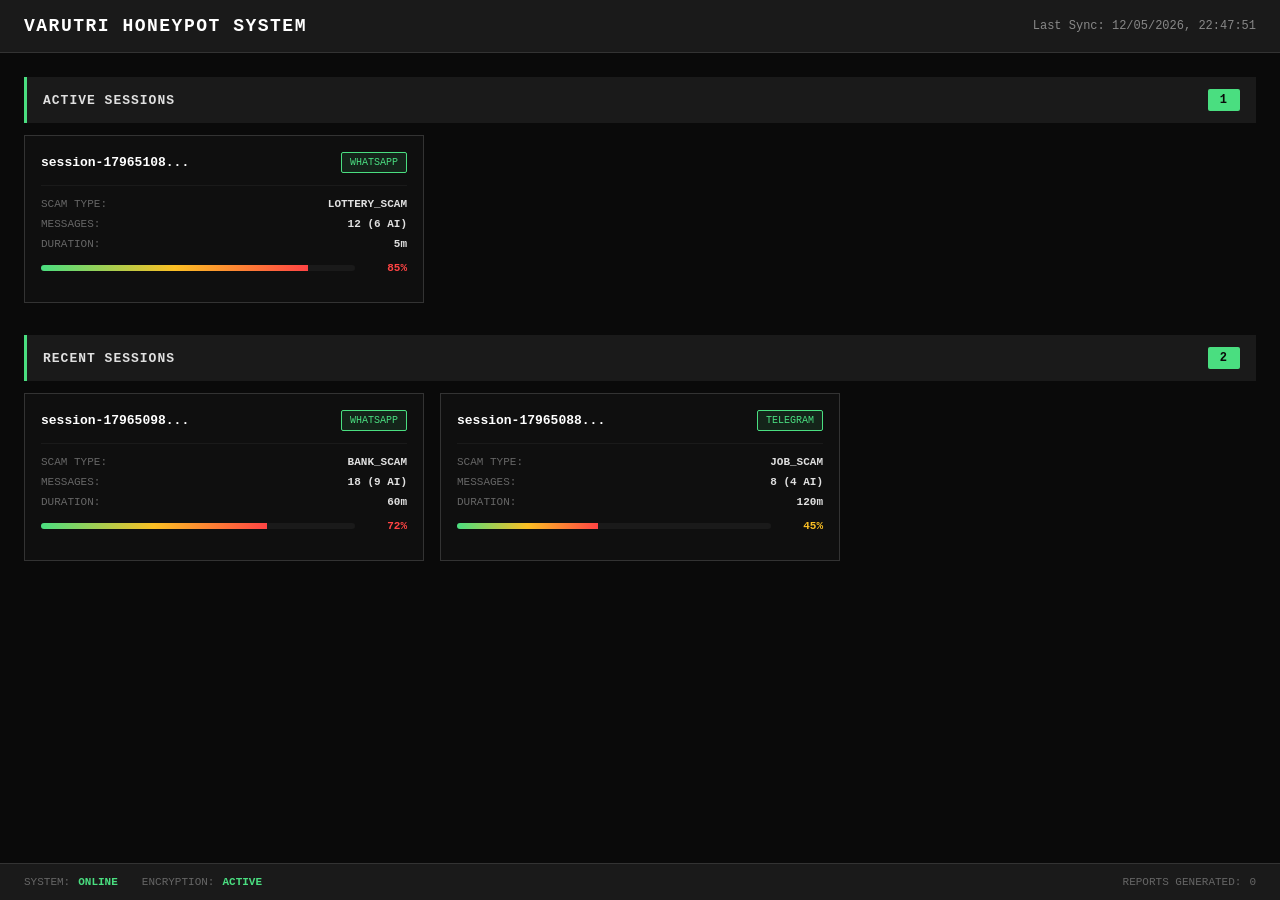
==== commit 36ba9ffb: "redesign: sessions-first interface matching CIA inspiration MAJOR REDESIGN based on user feedback:  " ====
--- a/frontend/index.html
+++ b/frontend/index.html
@@ -13,147 +13,149 @@
         <!-- Top Header -->
         <header class="top-header">
             <div class="header-left">
-                <div class="logo-section">
-                    <span class="logo">VARUTRI CONTROL INTERFACE</span>
-                    <span class="classification">[CLASSIFIED ACCESS]</span>
-                </div>
+                <span class="logo">VARUTRI HONEYPOT SYSTEM</span>
             </div>
             <div class="header-right">
-                <span class="system-status">System Status: <span class="status-online">ONLINE</span></span>
                 <span class="timestamp" id="timestamp"></span>
             </div>
         </header>
 
         <!-- Main Content -->
         <div class="main-content">
-            <!-- Left Panel: Conversation Control -->
-            <div class="left-panel">
-                <div class="panel-header">
-                    <span>CONVERSATION MONITOR</span>
-                    <div class="control-status">
-                        <span id="controlStatus">AI IN CONTROL</span>
+            <!-- Sessions List View (Default) -->
+            <div class="sessions-view" id="sessionsView">
+                <!-- Active Sessions -->
+                <div class="sessions-section">
+                    <div class="section-header">
+                        <span>ACTIVE SESSIONS</span>
+                        <span class="session-count" id="activeCount">0</span>
+                    </div>
+                    <div class="sessions-list" id="activeSessions">
+                        <div class="empty-state">No active sessions</div>
                     </div>
                 </div>
 
-                <!-- Control Buttons -->
-                <div class="control-buttons">
-                    <button class="control-btn" id="takeControlBtn" onclick="takeControl()">
-                        TAKE CONTROL
-                    </button>
-                    <button class="control-btn disabled" id="giveControlBtn" onclick="giveControl()" disabled>
-                        GIVE CONTROL TO AI
-                    </button>
-                    <button class="control-btn danger" onclick="resetSession()">
-                        TERMINATE SESSION
-                    </button>
-                </div>
-
-                <!-- Session Info -->
-                <div class="session-info">
-                    <div class="info-item">
-                        <span class="label">SESSION ID:</span>
-                        <span class="value" id="sessionId">NONE</span>
+                <!-- Recent Sessions -->
+                <div class="sessions-section">
+                    <div class="section-header">
+                        <span>RECENT SESSIONS</span>
+                        <span class="session-count" id="recentCount">0</span>
                     </div>
-                    <div class="info-item">
-                        <span class="label">MODE:</span>
-                        <span class="value" id="modeStatus">AUTONOMOUS</span>
-                    </div>
-                    <div class="info-item">
-                        <span class="label">MESSAGES:</span>
-                        <span class="value" id="messageCount">0</span>
+                    <div class="sessions-list" id="recentSessions">
+                        <div class="empty-state">No recent sessions</div>
                     </div>
                 </div>
+            </div>
 
-                <!-- Conversation Feed -->
-                <div class="conversation-container">
+            <!-- Conversation View (Hidden by default) -->
+            <div class="conversation-view hidden" id="conversationView">
+                <!-- Left Panel: Conversation -->
+                <div class="left-panel">
+                    <div class="panel-header">
+                        <button class="back-btn" onclick="showSessionsList()">← BACK TO SESSIONS</button>
+                        <div class="session-meta">
+                            <span id="currentSessionId">SESSION-001</span>
+                            <span class="separator">|</span>
+                            <span id="currentChannel">WHATSAPP</span>
+                        </div>
+                    </div>
+
+                    <!-- Conversation Feed -->
                     <div class="conversation-feed" id="conversationFeed">
                         <div class="system-msg">
                             <span class="msg-timestamp">[SYSTEM]</span>
-                            <span class="msg-content">Honeypot initialized. Awaiting scammer contact...</span>
+                            <span class="msg-content">Select a session to view conversation</span>
+                        </div>
+                    </div>
+
+                    <!-- Input Area (For Testing/Simulation) -->
+                    <div class="input-container">
+                        <div class="input-label">SIMULATE SCAMMER MESSAGE (TESTING ONLY)</div>
+                        <div class="input-area">
+                            <input type="text" id="messageInput" placeholder="Type message to simulate scammer..." />
+                            <button onclick="sendMessage()" id="sendBtn">SEND</button>
                         </div>
                     </div>
                 </div>
 
-                <!-- Input Area -->
-                <div class="input-container">
-                    <div class="input-label">
-                        <span id="inputLabel">SCAMMER INPUT (SIMULATION)</span>
+                <!-- Right Panel: Intelligence -->
+                <div class="right-panel">
+                    <!-- AI Intervention Stats -->
+                    <div class="stats-section">
+                        <div class="section-header">AI INTERVENTION</div>
+                        <div class="stats-grid">
+                            <div class="stat-item">
+                                <div class="stat-label">TOTAL MESSAGES</div>
+                                <div class="stat-value" id="totalMessages">0</div>
+                            </div>
+                            <div class="stat-item">
+                                <div class="stat-label">AI RESPONSES</div>
+                                <div class="stat-value" id="aiResponses">0</div>
+                            </div>
+                            <div class="stat-item">
+                                <div class="stat-label">SCAMMER MSGS</div>
+                                <div class="stat-value" id="scammerMessages">0</div>
+                            </div>
+                            <div class="stat-item">
+                                <div class="stat-label">DURATION</div>
+                                <div class="stat-value" id="sessionDuration">0m</div>
+                            </div>
+                        </div>
                     </div>
-                    <div class="input-area">
-                        <input type="text" id="messageInput" placeholder="Type message..." />
-                        <button onclick="sendMessage()" id="sendBtn">SEND</button>
-                    </div>
-                </div>
-            </div>
 
-            <!-- Right Panel: Threat Analysis -->
-            <div class="right-panel">
-                <!-- Threat Level -->
-                <div class="threat-section">
-                    <div class="section-header">THREAT ASSESSMENT</div>
-                    <div class="threat-display">
-                        <div class="threat-level-label">THREAT LEVEL</div>
-                        <div class="threat-meter-container">
+                    <!-- Threat Assessment -->
+                    <div class="threat-section">
+                        <div class="section-header">THREAT LEVEL</div>
+                        <div class="threat-display">
                             <div class="threat-meter">
                                 <div class="threat-fill" id="threatFill"></div>
+                                <div class="threat-percentage" id="threatPercent">0%</div>
                             </div>
-                            <div class="threat-percentage" id="threatPercent">0%</div>
-                        </div>
-                        <div class="threat-classification" id="threatClass">SAFE</div>
-                    </div>
-                </div>
-
-                <!-- Scam Classification -->
-                <div class="data-section">
-                    <div class="section-header">SCAM CLASSIFICATION</div>
-                    <div class="data-table">
-                        <div class="data-row">
-                            <span class="data-label">TYPE:</span>
-                            <span class="data-value" id="scamType">UNKNOWN</span>
-                        </div>
-                        <div class="data-row">
-                            <span class="data-label">CONFIDENCE:</span>
-                            <span class="data-value" id="confidence">N/A</span>
+                            <div class="threat-classification" id="threatClass">SAFE</div>
                         </div>
                     </div>
-                </div>
 
-                <!-- Intelligence Extracted -->
-                <div class="intel-section">
-                    <div class="section-header">INTELLIGENCE EXTRACTED</div>
-                    <div class="intel-container" id="intelContainer">
-                        <div class="intel-empty">No intelligence gathered</div>
-                    </div>
-                </div>
-
-                <!-- Session Statistics -->
-                <div class="stats-section">
-                    <div class="section-header">SESSION STATISTICS</div>
-                    <div class="stats-grid">
-                        <div class="stat-box">
-                            <div class="stat-value" id="turnCount">0</div>
-                            <div class="stat-label">TURNS</div>
-                        </div>
-                        <div class="stat-box">
-                            <div class="stat-value" id="intelCount">0</div>
-                            <div class="stat-label">INTEL ITEMS</div>
+                    <!-- Scam Classification -->
+                    <div class="data-section">
+                        <div class="section-header">CLASSIFICATION</div>
+                        <div class="data-table">
+                            <div class="data-row">
+                                <span class="data-label">TYPE:</span>
+                                <span class="data-value" id="scamType">UNKNOWN</span>
+                            </div>
+                            <div class="data-row">
+                                <span class="data-label">CONFIDENCE:</span>
+                                <span class="data-value" id="confidence">N/A</span>
+                            </div>
                         </div>
                     </div>
-                </div>
 
-                <!-- Quick Actions -->
-                <div class="actions-section">
-                    <button class="action-btn" onclick="runTests()">RUN DIAGNOSTICS</button>
-                    <button class="action-btn" onclick="generateReport()">GENERATE REPORT</button>
+                    <!-- Intelligence Extracted -->
+                    <div class="intel-section">
+                        <div class="section-header">INTELLIGENCE EXTRACTED</div>
+                        <div class="intel-container" id="intelContainer">
+                            <div class="intel-empty">No intelligence gathered</div>
+                        </div>
+                    </div>
+
+                    <!-- Actions -->
+                    <div class="actions-section">
+                        <button class="action-btn" onclick="generateReport()">GENERATE REPORT</button>
+                        <button class="action-btn" onclick="runTests()">RUN DIAGNOSTICS</button>
+                    </div>
                 </div>
             </div>
         </div>
 
         <!-- Bottom Status Bar -->
         <footer class="status-bar">
-            <div class="status-item">API: <span id="apiStatus">CONNECTED</span></div>
-            <div class="status-item">ENCRYPTION: <span class="status-active">ACTIVE</span></div>
-            <div class="status-item">REPORTS: <span id="totalReports">0</span></div>
+            <div class="status-left">
+                <span class="status-item">SYSTEM: <span class="status-online">ONLINE</span></span>
+                <span class="status-item">ENCRYPTION: <span class="status-online">ACTIVE</span></span>
+            </div>
+            <div class="status-right">
+                <span class="status-item">REPORTS GENERATED: <span id="totalReports">0</span></span>
+            </div>
         </footer>
     </div>
 
--- a/frontend/style.css
+++ b/frontend/style.css
@@ -22,57 +22,198 @@
 .top-header {
     background: #1a1a1a;
     border-bottom: 1px solid #333;
-    padding: 12px 24px;
+    padding: 16px 24px;
     display: flex;
     justify-content: space-between;
     align-items: center;
 }
 
-.logo-section {
-    display: flex;
-    gap: 16px;
-    align-items: center;
-}
-
 .logo {
-    font-size: 16px;
+    font-size: 18px;
     font-weight: bold;
     color: #fff;
-    letter-spacing: 1px;
-}
-
-.classification {
-    font-size: 11px;
-    color: #ff4444;
-    background: rgba(255, 68, 68, 0.1);
-    padding: 4px 12px;
-    border: 1px solid #ff4444;
-    border-radius: 2px;
+    letter-spacing: 1.5px;
 }
 
 .header-right {
-    display: flex;
-    gap: 24px;
     font-size: 12px;
     color: #888;
-}
-
-.system-status {
-    color: #888;
-}
-
-.status-online {
-    color: #4ade80;
-    font-weight: bold;
 }
 
 /* Main Content */
 .main-content {
     flex: 1;
+    overflow: hidden;
+    position: relative;
+}
+
+/* Sessions View */
+.sessions-view {
+    height: 100%;
+    overflow-y: auto;
+    padding: 24px;
+}
+
+.sessions-view::-webkit-scrollbar {
+    width: 8px;
+}
+
+.sessions-view::-webkit-scrollbar-track {
+    background: #0a0a0a;
+}
+
+.sessions-view::-webkit-scrollbar-thumb {
+    background: #333;
+    border-radius: 4px;
+}
+
+.sessions-section {
+    margin-bottom: 32px;
+}
+
+.section-header {
+    display: flex;
+    justify-content: space-between;
+    align-items: center;
+    padding: 12px 16px;
+    background: #1a1a1a;
+    border-left: 3px solid #4ade80;
+    margin-bottom: 12px;
+    font-size: 13px;
+    font-weight: bold;
+    letter-spacing: 1px;
+}
+
+.session-count {
+    background: #4ade80;
+    color: #0a0a0a;
+    padding: 4px 12px;
+    border-radius: 2px;
+    font-size: 12px;
+}
+
+.sessions-list {
+    display: grid;
+    grid-template-columns: repeat(auto-fill, minmax(350px, 1fr));
+    gap: 16px;
+}
+
+/* Session Card */
+.session-card {
+    background: #0f0f0f;
+    border: 1px solid #333;
+    padding: 16px;
+    cursor: pointer;
+    transition: all 0.2s;
+}
+
+.session-card:hover {
+    border-color: #4ade80;
+    background: #1a1a1a;
+    box-shadow: 0 0 20px rgba(74, 222, 128, 0.1);
+}
+
+.session-card-header {
+    display: flex;
+    justify-content: space-between;
+    align-items: center;
+    margin-bottom: 12px;
+    padding-bottom: 12px;
+    border-bottom: 1px solid #1a1a1a;
+}
+
+.session-id {
+    font-size: 13px;
+    font-weight: bold;
+    color: #fff;
+}
+
+.session-channel {
+    font-size: 10px;
+    color: #4ade80;
+    background: rgba(74, 222, 128, 0.1);
+    padding: 4px 8px;
+    border: 1px solid #4ade80;
+    border-radius: 2px;
+}
+
+.session-card-body {
+    margin-bottom: 12px;
+}
+
+.session-info-row {
+    display: flex;
+    justify-content: space-between;
+    margin-bottom: 8px;
+    font-size: 11px;
+}
+
+.session-info-label {
+    color: #666;
+}
+
+.session-info-value {
+    color: #e0e0e0;
+    font-weight: bold;
+}
+
+.session-threat {
+    display: flex;
+    align-items: center;
+    gap: 12px;
+    margin-top: 12px;
+}
+
+.session-threat-bar {
+    flex: 1;
+    height: 6px;
+    background: #1a1a1a;
+    border-radius: 3px;
+    overflow: hidden;
+}
+
+.session-threat-fill {
+    height: 100%;
+    background: linear-gradient(90deg, #4ade80, #fbbf24, #ff4444);
+    transition: width 0.3s;
+}
+
+.session-threat-value {
+    font-size: 11px;
+    font-weight: bold;
+    min-width: 40px;
+    text-align: right;
+}
+
+.session-threat-value.low {
+    color: #4ade80;
+}
+
+.session-threat-value.medium {
+    color: #fbbf24;
+}
+
+.session-threat-value.high {
+    color: #ff4444;
+}
+
+.empty-state {
+    text-align: center;
+    padding: 40px;
+    color: #555;
+    font-size: 13px;
+}
+
+/* Conversation View */
+.conversation-view {
+    height: 100%;
     display: flex;
     gap: 1px;
     background: #1a1a1a;
-    overflow: hidden;
+}
+
+.conversation-view.hidden {
+    display: none;
 }
 
 /* Left Panel */
@@ -86,41 +227,18 @@
 
 .panel-header {
     background: #1a1a1a;
-    padding: 12px 20px;
+    padding: 16px 20px;
     border-bottom: 1px solid #333;
     display: flex;
-    justify-content: space-between;
     align-items: center;
-    font-size: 13px;
-    font-weight: bold;
-    color: #fff;
-    letter-spacing: 0.5px;
-}
-
-.control-status {
-    font-size: 12px;
-    color: #4ade80;
-    background: rgba(74, 222, 128, 0.1);
-    padding: 4px 12px;
-    border: 1px solid #4ade80;
-    border-radius: 2px;
-}
-
-/* Control Buttons */
-.control-buttons {
-    display: grid;
-    grid-template-columns: 1fr 1fr 1fr;
-    gap: 12px;
-    padding: 16px 20px;
-    background: #0f0f0f;
-    border-bottom: 1px solid #333;
-}
-
-.control-btn {
+    gap: 20px;
+}
+
+.back-btn {
     background: transparent;
     border: 1px solid #4ade80;
     color: #4ade80;
-    padding: 10px;
+    padding: 8px 16px;
     font-family: 'Consolas', monospace;
     font-size: 11px;
     font-weight: bold;
@@ -129,69 +247,31 @@
     letter-spacing: 0.5px;
 }
 
-.control-btn:hover:not(.disabled) {
+.back-btn:hover {
     background: rgba(74, 222, 128, 0.1);
-    box-shadow: 0 0 10px rgba(74, 222, 128, 0.3);
-}
-
-.control-btn.active {
-    background: #4ade80;
-    color: #0a0a0a;
-}
-
-.control-btn.disabled {
-    border-color: #333;
-    color: #555;
-    cursor: not-allowed;
-}
-
-.control-btn.danger {
-    border-color: #ff4444;
-    color: #ff4444;
-}
-
-.control-btn.danger:hover {
-    background: rgba(255, 68, 68, 0.1);
-    box-shadow: 0 0 10px rgba(255, 68, 68, 0.3);
-}
-
-/* Session Info */
-.session-info {
-    display: grid;
-    grid-template-columns: 1fr 1fr 1fr;
-    gap: 1px;
-    background: #333;
-    border-bottom: 1px solid #333;
-}
-
-.info-item {
-    background: #0f0f0f;
-    padding: 12px 20px;
-    display: flex;
-    flex-direction: column;
-    gap: 4px;
-}
-
-.info-item .label {
-    font-size: 10px;
-    color: #666;
-    letter-spacing: 0.5px;
-}
-
-.info-item .value {
-    font-size: 13px;
+}
+
+.session-meta {
+    display: flex;
+    gap: 12px;
+    font-size: 12px;
+    color: #888;
+}
+
+.session-meta #currentSessionId {
     color: #fff;
     font-weight: bold;
 }
 
-/* Conversation Container */
-.conversation-container {
-    flex: 1;
-    overflow: hidden;
-    display: flex;
-    flex-direction: column;
-}
-
+.session-meta #currentChannel {
+    color: #4ade80;
+}
+
+.separator {
+    color: #333;
+}
+
+/* Conversation Feed */
 .conversation-feed {
     flex: 1;
     overflow-y: auto;
@@ -217,13 +297,12 @@
 /* Messages */
 .system-msg,
 .scammer-msg,
-.ai-msg,
-.user-msg {
-    padding: 12px;
-    border-left: 2px solid;
+.ai-msg {
+    padding: 12px 16px;
+    border-left: 3px solid;
     background: #0f0f0f;
     font-size: 13px;
-    line-height: 1.5;
+    line-height: 1.6;
 }
 
 .system-msg {
@@ -233,27 +312,51 @@
 
 .scammer-msg {
     border-left-color: #ff4444;
-    color: #ff9999;
+    background: rgba(255, 68, 68, 0.05);
 }
 
 .ai-msg {
     border-left-color: #4ade80;
-    color: #a3e6b8;
-}
-
-.user-msg {
-    border-left-color: #60a5fa;
-    color: #93c5fd;
+    background: rgba(74, 222, 128, 0.05);
 }
 
 .msg-timestamp {
     color: #555;
     font-size: 11px;
     margin-right: 8px;
+    display: inline-block;
+    min-width: 120px;
+}
+
+.msg-sender {
+    color: #888;
+    font-size: 11px;
+    font-weight: bold;
+    margin-right: 8px;
+}
+
+.scammer-msg .msg-sender {
+    color: #ff9999;
+}
+
+.ai-msg .msg-sender {
+    color: #a3e6b8;
 }
 
 .msg-content {
-    color: inherit;
+    color: #e0e0e0;
+}
+
+/* AI Entry Indicator */
+.ai-entry {
+    padding: 10px 16px;
+    background: rgba(74, 222, 128, 0.1);
+    border-left: 3px solid #4ade80;
+    text-align: center;
+    font-size: 11px;
+    color: #4ade80;
+    font-weight: bold;
+    letter-spacing: 0.5px;
 }
 
 /* Input Container */
@@ -289,12 +392,6 @@
 #messageInput:focus {
     outline: none;
     border-color: #4ade80;
-    box-shadow: 0 0 0 1px #4ade80;
-}
-
-#messageInput:disabled {
-    opacity: 0.5;
-    cursor: not-allowed;
 }
 
 .input-area button {
@@ -314,12 +411,6 @@
     background: #22c55e;
 }
 
-.input-area button:disabled {
-    background: #333;
-    color: #666;
-    cursor: not-allowed;
-}
-
 /* Right Panel */
 .right-panel {
     flex: 1;
@@ -342,7 +433,7 @@
     border-radius: 3px;
 }
 
-.section-header {
+.right-panel .section-header {
     background: #1a1a1a;
     padding: 10px 20px;
     font-size: 11px;
@@ -350,6 +441,39 @@
     color: #fff;
     letter-spacing: 1px;
     border-bottom: 1px solid #333;
+    border-left: none;
+}
+
+/* Stats Section */
+.stats-section {
+    border-bottom: 1px solid #333;
+}
+
+.stats-grid {
+    display: grid;
+    grid-template-columns: 1fr 1fr;
+    gap: 1px;
+    background: #1a1a1a;
+    padding: 16px;
+}
+
+.stat-item {
+    background: #0f0f0f;
+    padding: 16px;
+    text-align: center;
+}
+
+.stat-label {
+    font-size: 10px;
+    color: #666;
+    margin-bottom: 8px;
+    letter-spacing: 0.5px;
+}
+
+.stat-value {
+    font-size: 20px;
+    font-weight: bold;
+    color: #4ade80;
 }
 
 /* Threat Section */
@@ -358,19 +482,7 @@
 }
 
 .threat-display {
-    padding: 24px 20px;
-}
-
-.threat-level-label {
-    font-size: 10px;
-    color: #666;
-    margin-bottom: 12px;
-    letter-spacing: 0.5px;
-}
-
-.threat-meter-container {
-    position: relative;
-    margin-bottom: 16px;
+    padding: 20px;
 }
 
 .threat-meter {
@@ -379,6 +491,7 @@
     border: 1px solid #333;
     position: relative;
     overflow: hidden;
+    margin-bottom: 16px;
 }
 
 .threat-fill {
@@ -393,7 +506,7 @@
     top: 50%;
     right: 12px;
     transform: translateY(-50%);
-    font-size: 14px;
+    font-size: 13px;
     font-weight: bold;
     color: #fff;
     text-shadow: 0 0 4px #000;
@@ -401,9 +514,9 @@
 
 .threat-classification {
     text-align: center;
-    font-size: 16px;
-    font-weight: bold;
-    padding: 12px;
+    font-size: 14px;
+    font-weight: bold;
+    padding: 10px;
     border: 1px solid;
     border-radius: 2px;
 }
@@ -511,39 +624,6 @@
     background: rgba(251, 191, 36, 0.05);
 }
 
-/* Stats Section */
-.stats-section {
-    border-bottom: 1px solid #333;
-}
-
-.stats-grid {
-    display: grid;
-    grid-template-columns: 1fr 1fr;
-    gap: 1px;
-    background: #333;
-    padding: 16px 20px;
-}
-
-.stat-box {
-    background: #0f0f0f;
-    padding: 16px;
-    text-align: center;
-    border: 1px solid #1a1a1a;
-}
-
-.stat-value {
-    font-size: 24px;
-    font-weight: bold;
-    color: #4ade80;
-    margin-bottom: 4px;
-}
-
-.stat-label {
-    font-size: 10px;
-    color: #666;
-    letter-spacing: 0.5px;
-}
-
 /* Actions Section */
 .actions-section {
     padding: 20px;
@@ -574,40 +654,36 @@
 .status-bar {
     background: #1a1a1a;
     border-top: 1px solid #333;
-    padding: 10px 24px;
-    display: flex;
-    gap: 32px;
+    padding: 12px 24px;
+    display: flex;
+    justify-content: space-between;
     font-size: 11px;
     color: #666;
 }
 
+.status-left,
+.status-right {
+    display: flex;
+    gap: 24px;
+}
+
 .status-item {
     display: flex;
     gap: 8px;
 }
 
-#apiStatus {
-    color: #4ade80;
-    font-weight: bold;
-}
-
-.status-active {
+.status-online {
     color: #4ade80;
     font-weight: bold;
 }
 
 /* Responsive */
 @media (max-width: 1024px) {
-    .main-content {
+    .conversation-view {
         flex-direction: column;
     }
 
-    .left-panel,
-    .right-panel {
-        flex: 1;
-    }
-
-    .control-buttons {
+    .sessions-list {
         grid-template-columns: 1fr;
     }
 }
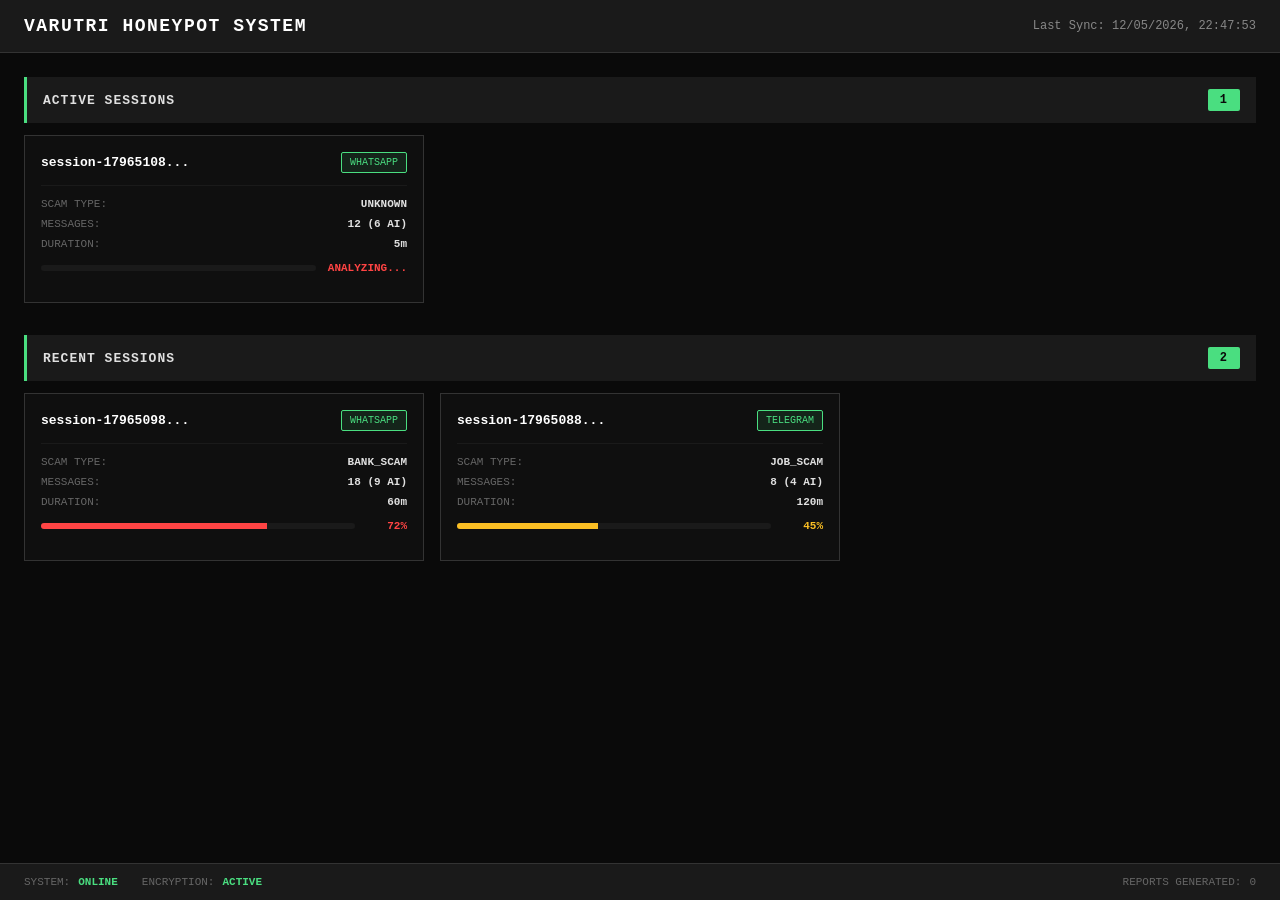
==== commit c869f4fb: "fix: observer-only interface improvements Changes based on user feedback:  1. Removed input box - us" ====
--- a/frontend/index.html
+++ b/frontend/index.html
@@ -65,15 +65,6 @@
                         <div class="system-msg">
                             <span class="msg-timestamp">[SYSTEM]</span>
                             <span class="msg-content">Select a session to view conversation</span>
-                        </div>
-                    </div>
-
-                    <!-- Input Area (For Testing/Simulation) -->
-                    <div class="input-container">
-                        <div class="input-label">SIMULATE SCAMMER MESSAGE (TESTING ONLY)</div>
-                        <div class="input-area">
-                            <input type="text" id="messageInput" placeholder="Type message to simulate scammer..." />
-                            <button onclick="sendMessage()" id="sendBtn">SEND</button>
                         </div>
                     </div>
                 </div>
--- a/frontend/style.css
+++ b/frontend/style.css
@@ -174,8 +174,19 @@
 
 .session-threat-fill {
     height: 100%;
-    background: linear-gradient(90deg, #4ade80, #fbbf24, #ff4444);
-    transition: width 0.3s;
+    transition: width 0.3s, background-color 0.3s;
+}
+
+.session-threat-fill.low {
+    background: #4ade80;
+}
+
+.session-threat-fill.medium {
+    background: #fbbf24;
+}
+
+.session-threat-fill.high {
+    background: #ff4444;
 }
 
 .session-threat-value {
@@ -497,8 +508,19 @@
 .threat-fill {
     height: 100%;
     width: 0%;
-    background: linear-gradient(90deg, #4ade80, #fbbf24, #ff4444);
-    transition: width 0.5s ease;
+    transition: width 0.5s ease, background-color 0.3s;
+}
+
+.threat-fill.low {
+    background: #4ade80;
+}
+
+.threat-fill.medium {
+    background: #fbbf24;
+}
+
+.threat-fill.high {
+    background: #ff4444;
 }
 
 .threat-percentage {
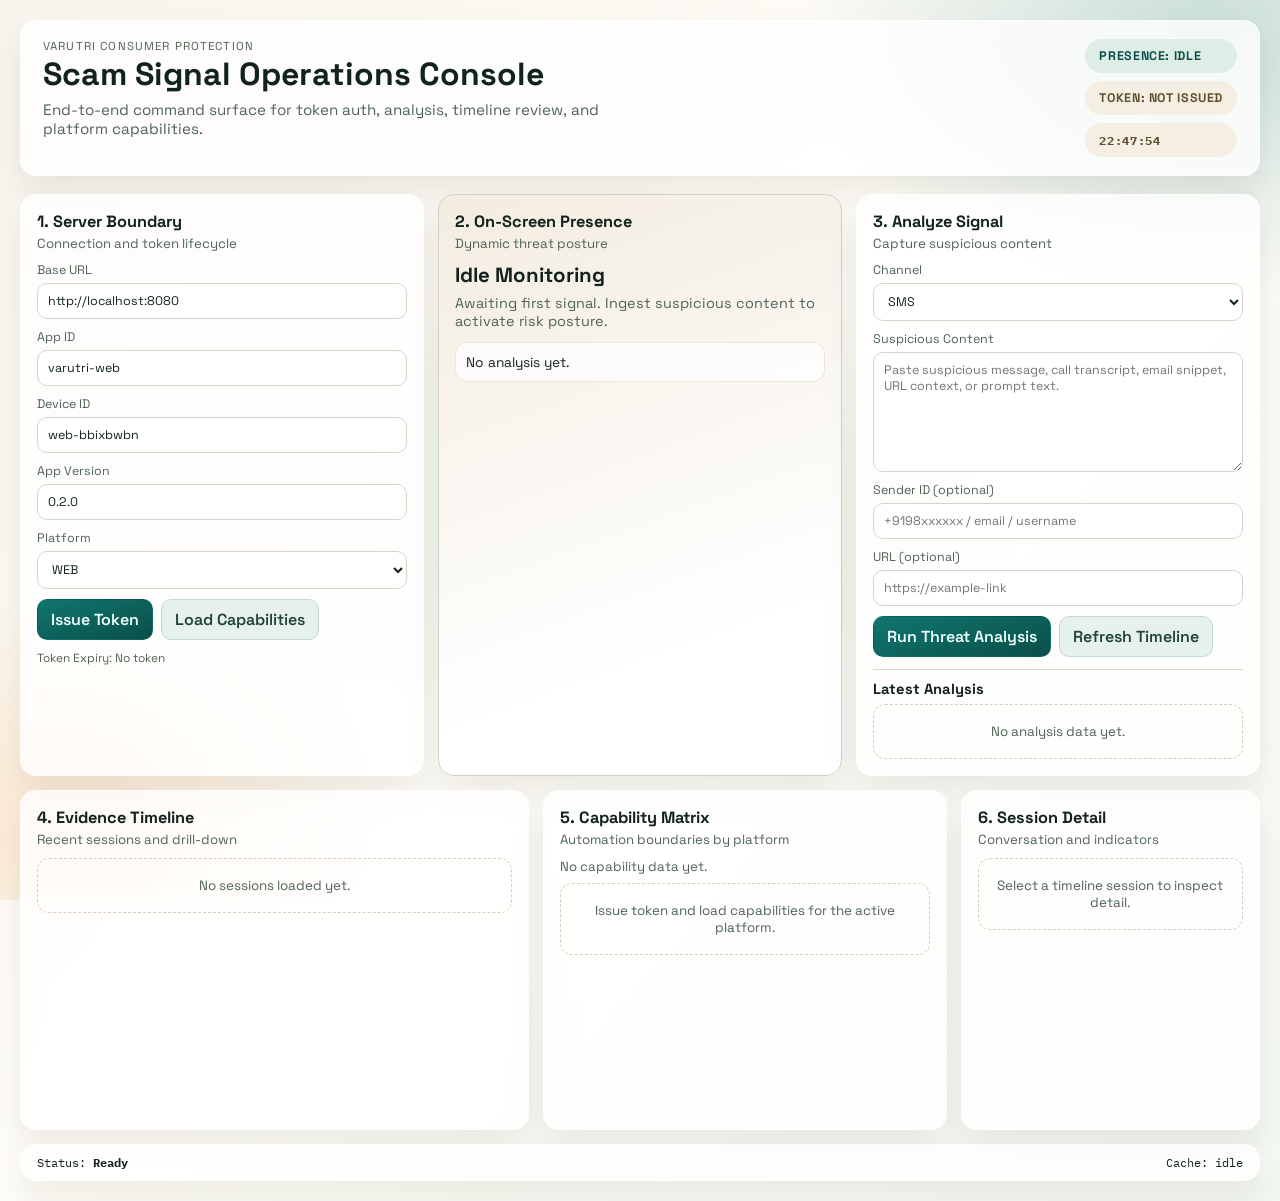
==== commit ba7308ce: "feat: harden redis cache ops and clean workspace artifacts - remove obsolete local agent/spec artifa" ====
--- a/frontend/index.html
+++ b/frontend/index.html
@@ -4,149 +4,156 @@
 <head>
     <meta charset="UTF-8">
     <meta name="viewport" content="width=device-width, initial-scale=1.0">
-    <title>VARUTRI CONTROL INTERFACE</title>
+    <title>Varutri Consumer Command Center</title>
+    <link rel="preconnect" href="https://fonts.googleapis.com">
+    <link rel="preconnect" href="https://fonts.gstatic.com" crossorigin>
+    <link href="https://fonts.googleapis.com/css2?family=Space+Grotesk:wght@400;500;600;700&family=IBM+Plex+Mono:wght@400;500;600&display=swap"
+        rel="stylesheet">
     <link rel="stylesheet" href="style.css">
 </head>
 
 <body>
-    <div class="control-interface">
-        <!-- Top Header -->
-        <header class="top-header">
-            <div class="header-left">
-                <span class="logo">VARUTRI HONEYPOT SYSTEM</span>
+    <div class="ambient-layer"></div>
+    <div class="grain-layer"></div>
+
+    <div class="app-shell">
+        <header class="top-rail panel reveal-up">
+            <div>
+                <p class="eyebrow">Varutri Consumer Protection</p>
+                <h1>Scam Signal Operations Console</h1>
+                <p class="subtitle">End-to-end command surface for token auth, analysis, timeline review, and platform capabilities.</p>
             </div>
-            <div class="header-right">
-                <span class="timestamp" id="timestamp"></span>
+            <div class="status-cluster">
+                <div class="status-chip" id="presenceChip">Presence: IDLE</div>
+                <div class="status-chip subtle" id="tokenChip">Token: Not issued</div>
+                <div class="status-chip subtle mono" id="clockChip">--:--:--</div>
             </div>
         </header>
 
-        <!-- Main Content -->
-        <div class="main-content">
-            <!-- Sessions List View (Default) -->
-            <div class="sessions-view" id="sessionsView">
-                <!-- Active Sessions -->
-                <div class="sessions-section">
-                    <div class="section-header">
-                        <span>ACTIVE SESSIONS</span>
-                        <span class="session-count" id="activeCount">0</span>
+        <main class="dashboard-grid">
+            <section class="panel connection-panel reveal-up delay-1">
+                <div class="section-head">
+                    <h2>1. Server Boundary</h2>
+                    <p>Connection and token lifecycle</p>
+                </div>
+                <form id="connectionForm" class="form-grid">
+                    <label>
+                        Base URL
+                        <input id="baseUrlInput" type="url" required>
+                    </label>
+                    <label>
+                        App ID
+                        <input id="appIdInput" type="text" required>
+                    </label>
+                    <label>
+                        Device ID
+                        <input id="deviceIdInput" type="text" required>
+                    </label>
+                    <label>
+                        App Version
+                        <input id="appVersionInput" type="text" required>
+                    </label>
+                    <label>
+                        Platform
+                        <select id="platformSelect">
+                            <option value="ANDROID">ANDROID</option>
+                            <option value="IOS">IOS</option>
+                            <option value="WEB">WEB</option>
+                            <option value="EXTENSION">EXTENSION</option>
+                        </select>
+                    </label>
+                    <div class="button-row">
+                        <button type="submit" class="btn primary" id="issueTokenBtn">Issue Token</button>
+                        <button type="button" class="btn soft" id="loadCapabilitiesBtn">Load Capabilities</button>
                     </div>
-                    <div class="sessions-list" id="activeSessions">
-                        <div class="empty-state">No active sessions</div>
+                </form>
+                <p class="meta-line">Token Expiry: <span id="tokenExpiryText">No token</span></p>
+            </section>
+
+            <section class="panel presence-panel reveal-up delay-2" id="presencePanel">
+                <div class="section-head">
+                    <h2>2. On-Screen Presence</h2>
+                    <p>Dynamic threat posture</p>
+                </div>
+                <p class="presence-title" id="presenceTitle">Idle Monitoring</p>
+                <p class="presence-note" id="presenceNote">Issue a token and run analysis to activate real-time posture guidance.</p>
+                <div class="latest-analysis" id="latestAnalysisSummary">No analysis yet.</div>
+            </section>
+
+            <section class="panel analyze-panel reveal-up delay-3">
+                <div class="section-head">
+                    <h2>3. Analyze Signal</h2>
+                    <p>Capture suspicious content</p>
+                </div>
+                <form id="analyzeForm" class="form-grid">
+                    <label>
+                        Channel
+                        <select id="channelSelect">
+                            <option value="SMS">SMS</option>
+                            <option value="CALL">CALL</option>
+                            <option value="WHATSAPP">WHATSAPP</option>
+                            <option value="EMAIL">EMAIL</option>
+                            <option value="BROWSER">BROWSER</option>
+                            <option value="MANUAL">MANUAL</option>
+                            <option value="PROMPT">PROMPT</option>
+                        </select>
+                    </label>
+                    <label>
+                        Suspicious Content
+                        <textarea id="contentInput" rows="5" placeholder="Paste suspicious message, call transcript, email snippet, URL context, or prompt text."></textarea>
+                    </label>
+                    <label>
+                        Sender ID (optional)
+                        <input id="senderInput" type="text" placeholder="+9198xxxxxx / email / username">
+                    </label>
+                    <label>
+                        URL (optional)
+                        <input id="urlInput" type="url" placeholder="https://example-link">
+                    </label>
+                    <div class="button-row">
+                        <button type="submit" class="btn primary" id="analyzeBtn">Run Threat Analysis</button>
+                        <button type="button" class="btn soft" id="refreshHistoryBtn">Refresh Timeline</button>
                     </div>
+                </form>
+                <div class="analysis-block" id="analysisBlock">
+                    <h3>Latest Analysis</h3>
+                    <div id="analysisContent">No analysis data yet.</div>
                 </div>
+            </section>
 
-                <!-- Recent Sessions -->
-                <div class="sessions-section">
-                    <div class="section-header">
-                        <span>RECENT SESSIONS</span>
-                        <span class="session-count" id="recentCount">0</span>
-                    </div>
-                    <div class="sessions-list" id="recentSessions">
-                        <div class="empty-state">No recent sessions</div>
-                    </div>
+            <section class="panel history-panel reveal-up delay-4">
+                <div class="section-head">
+                    <h2>4. Evidence Timeline</h2>
+                    <p>Recent sessions and drill-down</p>
                 </div>
-            </div>
+                <div class="history-list" id="historyList">
+                    <div class="empty-state">No sessions loaded yet.</div>
+                </div>
+            </section>
 
-            <!-- Conversation View (Hidden by default) -->
-            <div class="conversation-view hidden" id="conversationView">
-                <!-- Left Panel: Conversation -->
-                <div class="left-panel">
-                    <div class="panel-header">
-                        <button class="back-btn" onclick="showSessionsList()">← BACK TO SESSIONS</button>
-                        <div class="session-meta">
-                            <span id="currentSessionId">SESSION-001</span>
-                            <span class="separator">|</span>
-                            <span id="currentChannel">WHATSAPP</span>
-                        </div>
-                    </div>
+            <section class="panel capabilities-panel reveal-up delay-5">
+                <div class="section-head">
+                    <h2>5. Capability Matrix</h2>
+                    <p>Automation boundaries by platform</p>
+                </div>
+                <div id="capabilitiesSummary" class="capability-summary">No capability data yet.</div>
+                <div class="capability-list" id="capabilitiesList"></div>
+            </section>
 
-                    <!-- Conversation Feed -->
-                    <div class="conversation-feed" id="conversationFeed">
-                        <div class="system-msg">
-                            <span class="msg-timestamp">[SYSTEM]</span>
-                            <span class="msg-content">Select a session to view conversation</span>
-                        </div>
-                    </div>
+            <section class="panel detail-panel reveal-up delay-6">
+                <div class="section-head">
+                    <h2>6. Session Detail</h2>
+                    <p>Conversation and indicators</p>
                 </div>
+                <div id="detailContainer" class="detail-content">
+                    <div class="empty-state">Select a timeline session to inspect detail.</div>
+                </div>
+            </section>
+        </main>
 
-                <!-- Right Panel: Intelligence -->
-                <div class="right-panel">
-                    <!-- AI Intervention Stats -->
-                    <div class="stats-section">
-                        <div class="section-header">AI INTERVENTION</div>
-                        <div class="stats-grid">
-                            <div class="stat-item">
-                                <div class="stat-label">TOTAL MESSAGES</div>
-                                <div class="stat-value" id="totalMessages">0</div>
-                            </div>
-                            <div class="stat-item">
-                                <div class="stat-label">AI RESPONSES</div>
-                                <div class="stat-value" id="aiResponses">0</div>
-                            </div>
-                            <div class="stat-item">
-                                <div class="stat-label">SCAMMER MSGS</div>
-                                <div class="stat-value" id="scammerMessages">0</div>
-                            </div>
-                            <div class="stat-item">
-                                <div class="stat-label">DURATION</div>
-                                <div class="stat-value" id="sessionDuration">0m</div>
-                            </div>
-                        </div>
-                    </div>
-
-                    <!-- Threat Assessment -->
-                    <div class="threat-section">
-                        <div class="section-header">THREAT LEVEL</div>
-                        <div class="threat-display">
-                            <div class="threat-meter">
-                                <div class="threat-fill" id="threatFill"></div>
-                                <div class="threat-percentage" id="threatPercent">0%</div>
-                            </div>
-                            <div class="threat-classification" id="threatClass">SAFE</div>
-                        </div>
-                    </div>
-
-                    <!-- Scam Classification -->
-                    <div class="data-section">
-                        <div class="section-header">CLASSIFICATION</div>
-                        <div class="data-table">
-                            <div class="data-row">
-                                <span class="data-label">TYPE:</span>
-                                <span class="data-value" id="scamType">UNKNOWN</span>
-                            </div>
-                            <div class="data-row">
-                                <span class="data-label">CONFIDENCE:</span>
-                                <span class="data-value" id="confidence">N/A</span>
-                            </div>
-                        </div>
-                    </div>
-
-                    <!-- Intelligence Extracted -->
-                    <div class="intel-section">
-                        <div class="section-header">INTELLIGENCE EXTRACTED</div>
-                        <div class="intel-container" id="intelContainer">
-                            <div class="intel-empty">No intelligence gathered</div>
-                        </div>
-                    </div>
-
-                    <!-- Actions -->
-                    <div class="actions-section">
-                        <button class="action-btn" onclick="generateReport()">GENERATE REPORT</button>
-                        <button class="action-btn" onclick="runTests()">RUN DIAGNOSTICS</button>
-                    </div>
-                </div>
-            </div>
-        </div>
-
-        <!-- Bottom Status Bar -->
-        <footer class="status-bar">
-            <div class="status-left">
-                <span class="status-item">SYSTEM: <span class="status-online">ONLINE</span></span>
-                <span class="status-item">ENCRYPTION: <span class="status-online">ACTIVE</span></span>
-            </div>
-            <div class="status-right">
-                <span class="status-item">REPORTS GENERATED: <span id="totalReports">0</span></span>
-            </div>
+        <footer class="bottom-rail panel reveal-up delay-6">
+            <span class="mono">Status: <strong id="statusText">Ready</strong></span>
+            <span class="mono" id="cacheStatus">Cache: idle</span>
         </footer>
     </div>
 
--- a/frontend/style.css
+++ b/frontend/style.css
@@ -1,711 +1,500 @@
+:root {
+    --bg-paper: #f7f4ed;
+    --bg-highlight: #ffe6c8;
+    --ink: #12231d;
+    --muted: #4f6258;
+    --line: #d7d4c7;
+    --panel: rgba(255, 255, 255, 0.78);
+    --primary: #0f766e;
+    --primary-strong: #0a4f49;
+    --warning: #b45309;
+    --danger: #b42318;
+    --safe: #1f7a43;
+    --radius: 16px;
+    --shadow-soft: 0 18px 32px rgba(31, 28, 17, 0.08);
+}
+
 * {
+    box-sizing: border-box;
+}
+
+html,
+body {
     margin: 0;
-    padding: 0;
-    box-sizing: border-box;
+    min-height: 100%;
 }
 
 body {
-    font-family: 'Consolas', 'Monaco', 'Courier New', monospace;
-    background: #0a0a0a;
-    color: #e0e0e0;
-    overflow: hidden;
-}
-
-.control-interface {
-    height: 100vh;
+    font-family: 'Space Grotesk', 'Trebuchet MS', sans-serif;
+    color: var(--ink);
+    background: linear-gradient(132deg, var(--bg-paper) 0%, #fffdf7 48%, #f4f8f2 100%);
+    position: relative;
+    padding: 20px;
+}
+
+.ambient-layer,
+.grain-layer {
+    position: fixed;
+    inset: 0;
+    pointer-events: none;
+}
+
+.ambient-layer {
+    background:
+        radial-gradient(36rem 24rem at 94% 3%, rgba(15, 118, 110, 0.22), transparent 70%),
+        radial-gradient(30rem 20rem at 4% 92%, rgba(253, 186, 116, 0.26), transparent 72%),
+        radial-gradient(32rem 24rem at 50% 58%, rgba(34, 197, 94, 0.1), transparent 70%);
+}
+
+.grain-layer {
+    background-image: linear-gradient(transparent 95%, rgba(10, 10, 10, 0.05) 100%);
+    background-size: 100% 3px;
+    opacity: 0.22;
+}
+
+.app-shell {
+    max-width: 1420px;
+    margin: 0 auto;
+    position: relative;
+    z-index: 1;
+}
+
+.panel {
+    background: var(--panel);
+    border: 1px solid rgba(255, 255, 255, 0.45);
+    border-radius: var(--radius);
+    box-shadow: var(--shadow-soft);
+    backdrop-filter: blur(9px);
+}
+
+.top-rail {
+    padding: 18px 22px;
     display: flex;
-    flex-direction: column;
-    background: #0a0a0a;
-}
-
-/* Top Header */
-.top-header {
-    background: #1a1a1a;
-    border-bottom: 1px solid #333;
-    padding: 16px 24px;
+    align-items: flex-start;
+    justify-content: space-between;
+    gap: 14px;
+    margin-bottom: 18px;
+}
+
+.eyebrow {
+    text-transform: uppercase;
+    letter-spacing: 0.1em;
+    font-size: 0.72rem;
+    color: var(--muted);
+    margin: 0 0 4px;
+}
+
+h1 {
+    margin: 0;
+    font-size: clamp(1.45rem, 2.5vw, 2rem);
+    line-height: 1.1;
+}
+
+.subtitle {
+    margin: 8px 0 0;
+    color: var(--muted);
+    max-width: 56ch;
+    font-size: 0.95rem;
+}
+
+.status-cluster {
+    display: grid;
+    gap: 8px;
+}
+
+.status-chip {
+    border-radius: 999px;
+    padding: 9px 14px;
+    background: #deeee7;
+    color: var(--primary-strong);
+    font-weight: 700;
+    font-size: 0.78rem;
+    text-transform: uppercase;
+    letter-spacing: 0.05em;
+}
+
+.status-chip.subtle {
+    background: #f4efe2;
+    color: #614f2f;
+}
+
+.mono {
+    font-family: 'IBM Plex Mono', 'Courier New', monospace;
+}
+
+.dashboard-grid {
+    display: grid;
+    gap: 14px;
+    grid-template-columns: repeat(12, minmax(0, 1fr));
+}
+
+.connection-panel {
+    grid-column: span 4;
+    padding: 16px;
+}
+
+.presence-panel {
+    grid-column: span 4;
+    padding: 16px;
+    background: linear-gradient(160deg, #f3ece0 0%, #ffffff 75%);
+}
+
+.analyze-panel {
+    grid-column: span 4;
+    padding: 16px;
+}
+
+.history-panel {
+    grid-column: span 5;
+    padding: 16px;
+    min-height: 340px;
+}
+
+.capabilities-panel {
+    grid-column: span 4;
+    padding: 16px;
+    min-height: 340px;
+}
+
+.detail-panel {
+    grid-column: span 3;
+    padding: 16px;
+    min-height: 340px;
+}
+
+.bottom-rail {
+    margin-top: 14px;
+    padding: 10px 16px;
+    display: flex;
+    justify-content: space-between;
+    gap: 10px;
+    font-size: 0.76rem;
+}
+
+.section-head {
+    margin-bottom: 10px;
+}
+
+.section-head h2 {
+    margin: 0;
+    font-size: 1.02rem;
+}
+
+.section-head p {
+    margin: 3px 0 0;
+    font-size: 0.83rem;
+    color: var(--muted);
+}
+
+.form-grid {
+    display: grid;
+    gap: 10px;
+}
+
+label {
+    display: grid;
+    gap: 5px;
+    font-size: 0.78rem;
+    color: var(--muted);
+}
+
+input,
+textarea,
+select {
+    font: inherit;
+    color: var(--ink);
+    border: 1px solid var(--line);
+    border-radius: 10px;
+    background: rgba(255, 255, 255, 0.86);
+    padding: 9px 10px;
+}
+
+textarea {
+    resize: vertical;
+    min-height: 120px;
+}
+
+input:focus,
+textarea:focus,
+select:focus {
+    outline: 2px solid rgba(15, 118, 110, 0.22);
+    border-color: var(--primary);
+}
+
+.button-row {
+    display: flex;
+    gap: 8px;
+    flex-wrap: wrap;
+}
+
+.btn {
+    font: inherit;
+    border-radius: 10px;
+    border: 1px solid transparent;
+    padding: 9px 13px;
+    cursor: pointer;
+    font-weight: 600;
+}
+
+.btn.primary {
+    color: #effffb;
+    background: linear-gradient(160deg, var(--primary), var(--primary-strong));
+}
+
+.btn.soft {
+    color: #21433c;
+    background: #e6f1ee;
+    border-color: #c3d8d2;
+}
+
+.btn:disabled {
+    opacity: 0.56;
+    cursor: wait;
+}
+
+.meta-line {
+    margin: 10px 0 0;
+    font-size: 0.74rem;
+    color: var(--muted);
+}
+
+.presence-title {
+    margin: 0;
+    font-size: 1.28rem;
+    font-weight: 700;
+}
+
+.presence-note {
+    margin: 6px 0 0;
+    color: var(--muted);
+    font-size: 0.9rem;
+}
+
+.latest-analysis {
+    margin-top: 12px;
+    border-radius: 12px;
+    background: rgba(255, 255, 255, 0.74);
+    border: 1px solid #ece7d9;
+    padding: 10px;
+    font-size: 0.86rem;
+}
+
+.presence-idle {
+    border-color: #d3d0c5;
+}
+
+.presence-safe {
+    border-color: #b8dfc5;
+    box-shadow: 0 0 0 2px rgba(16, 185, 129, 0.15);
+}
+
+.presence-watch {
+    border-color: #f0cc96;
+    box-shadow: 0 0 0 2px rgba(245, 158, 11, 0.16);
+}
+
+.presence-danger {
+    border-color: #f1a9a0;
+    box-shadow: 0 0 0 2px rgba(220, 38, 38, 0.2);
+    animation: dangerPulse 2.1s infinite;
+}
+
+@keyframes dangerPulse {
+    0% {
+        transform: translateZ(0);
+    }
+
+    50% {
+        transform: translateY(-1px);
+    }
+
+    100% {
+        transform: translateZ(0);
+    }
+}
+
+.analysis-block {
+    margin-top: 12px;
+    border-top: 1px solid #dfd8ca;
+    padding-top: 10px;
+}
+
+.analysis-block h3 {
+    margin: 0 0 6px;
+    font-size: 0.92rem;
+}
+
+.history-list,
+.capability-list,
+.detail-content {
+    display: grid;
+    gap: 8px;
+}
+
+.history-item,
+.capability-item,
+.detail-card {
+    border: 1px solid #e1ddcf;
+    border-radius: 12px;
+    background: rgba(255, 255, 255, 0.88);
+    padding: 10px;
+}
+
+.history-item {
+    cursor: pointer;
+    transition: transform 0.2s ease, border-color 0.2s ease;
+}
+
+.history-item:hover {
+    transform: translateY(-1px);
+    border-color: #bbd0c9;
+}
+
+.history-head {
     display: flex;
     justify-content: space-between;
     align-items: center;
-}
-
-.logo {
-    font-size: 18px;
-    font-weight: bold;
-    color: #fff;
-    letter-spacing: 1.5px;
-}
-
-.header-right {
-    font-size: 12px;
-    color: #888;
-}
-
-/* Main Content */
-.main-content {
-    flex: 1;
-    overflow: hidden;
-    position: relative;
-}
-
-/* Sessions View */
-.sessions-view {
-    height: 100%;
-    overflow-y: auto;
-    padding: 24px;
-}
-
-.sessions-view::-webkit-scrollbar {
-    width: 8px;
-}
-
-.sessions-view::-webkit-scrollbar-track {
-    background: #0a0a0a;
-}
-
-.sessions-view::-webkit-scrollbar-thumb {
-    background: #333;
-    border-radius: 4px;
-}
-
-.sessions-section {
-    margin-bottom: 32px;
-}
-
-.section-header {
-    display: flex;
-    justify-content: space-between;
+    gap: 6px;
+    margin-bottom: 6px;
+}
+
+.badge {
+    display: inline-flex;
     align-items: center;
-    padding: 12px 16px;
-    background: #1a1a1a;
-    border-left: 3px solid #4ade80;
-    margin-bottom: 12px;
-    font-size: 13px;
-    font-weight: bold;
-    letter-spacing: 1px;
-}
-
-.session-count {
-    background: #4ade80;
-    color: #0a0a0a;
-    padding: 4px 12px;
-    border-radius: 2px;
-    font-size: 12px;
-}
-
-.sessions-list {
-    display: grid;
-    grid-template-columns: repeat(auto-fill, minmax(350px, 1fr));
-    gap: 16px;
-}
-
-/* Session Card */
-.session-card {
-    background: #0f0f0f;
-    border: 1px solid #333;
-    padding: 16px;
-    cursor: pointer;
-    transition: all 0.2s;
-}
-
-.session-card:hover {
-    border-color: #4ade80;
-    background: #1a1a1a;
-    box-shadow: 0 0 20px rgba(74, 222, 128, 0.1);
-}
-
-.session-card-header {
-    display: flex;
-    justify-content: space-between;
-    align-items: center;
-    margin-bottom: 12px;
-    padding-bottom: 12px;
-    border-bottom: 1px solid #1a1a1a;
-}
-
-.session-id {
-    font-size: 13px;
-    font-weight: bold;
-    color: #fff;
-}
-
-.session-channel {
-    font-size: 10px;
-    color: #4ade80;
-    background: rgba(74, 222, 128, 0.1);
-    padding: 4px 8px;
-    border: 1px solid #4ade80;
-    border-radius: 2px;
-}
-
-.session-card-body {
-    margin-bottom: 12px;
-}
-
-.session-info-row {
-    display: flex;
-    justify-content: space-between;
-    margin-bottom: 8px;
-    font-size: 11px;
-}
-
-.session-info-label {
-    color: #666;
-}
-
-.session-info-value {
-    color: #e0e0e0;
-    font-weight: bold;
-}
-
-.session-threat {
-    display: flex;
-    align-items: center;
-    gap: 12px;
-    margin-top: 12px;
-}
-
-.session-threat-bar {
-    flex: 1;
-    height: 6px;
-    background: #1a1a1a;
-    border-radius: 3px;
-    overflow: hidden;
-}
-
-.session-threat-fill {
-    height: 100%;
-    transition: width 0.3s, background-color 0.3s;
-}
-
-.session-threat-fill.low {
-    background: #4ade80;
-}
-
-.session-threat-fill.medium {
-    background: #fbbf24;
-}
-
-.session-threat-fill.high {
-    background: #ff4444;
-}
-
-.session-threat-value {
-    font-size: 11px;
-    font-weight: bold;
-    min-width: 40px;
-    text-align: right;
-}
-
-.session-threat-value.low {
-    color: #4ade80;
-}
-
-.session-threat-value.medium {
-    color: #fbbf24;
-}
-
-.session-threat-value.high {
-    color: #ff4444;
+    border-radius: 999px;
+    padding: 3px 9px;
+    font-size: 0.68rem;
+    font-weight: 700;
+    text-transform: uppercase;
+}
+
+.badge.safe {
+    background: #dbf2df;
+    color: #1f6b38;
+}
+
+.badge.watch {
+    background: #ffe8bf;
+    color: #8f5a0e;
+}
+
+.badge.danger {
+    background: #ffd8d2;
+    color: #972b21;
+}
+
+.history-meta,
+.mini-list,
+.conversation-list,
+.indicator-list {
+    margin: 0;
+    padding-left: 16px;
+    color: var(--muted);
+    font-size: 0.8rem;
+}
+
+.mini-list li,
+.conversation-list li,
+.indicator-list li {
+    margin-bottom: 4px;
+}
+
+.capability-item h4,
+.detail-card h4 {
+    margin: 0 0 6px;
+    font-size: 0.87rem;
+}
+
+.capability-summary {
+    margin: 0 0 8px;
+    color: var(--muted);
+    font-size: 0.83rem;
 }
 
 .empty-state {
+    border: 1px dashed #d6cfbe;
+    border-radius: 12px;
+    padding: 18px;
     text-align: center;
-    padding: 40px;
-    color: #555;
-    font-size: 13px;
-}
-
-/* Conversation View */
-.conversation-view {
-    height: 100%;
-    display: flex;
-    gap: 1px;
-    background: #1a1a1a;
-}
-
-.conversation-view.hidden {
-    display: none;
-}
-
-/* Left Panel */
-.left-panel {
-    flex: 1.5;
-    background: #0a0a0a;
-    display: flex;
-    flex-direction: column;
-    border-right: 1px solid #333;
-}
-
-.panel-header {
-    background: #1a1a1a;
-    padding: 16px 20px;
-    border-bottom: 1px solid #333;
-    display: flex;
-    align-items: center;
-    gap: 20px;
-}
-
-.back-btn {
-    background: transparent;
-    border: 1px solid #4ade80;
-    color: #4ade80;
-    padding: 8px 16px;
-    font-family: 'Consolas', monospace;
-    font-size: 11px;
-    font-weight: bold;
-    cursor: pointer;
-    transition: all 0.2s;
-    letter-spacing: 0.5px;
-}
-
-.back-btn:hover {
-    background: rgba(74, 222, 128, 0.1);
-}
-
-.session-meta {
-    display: flex;
-    gap: 12px;
-    font-size: 12px;
-    color: #888;
-}
-
-.session-meta #currentSessionId {
-    color: #fff;
-    font-weight: bold;
-}
-
-.session-meta #currentChannel {
-    color: #4ade80;
-}
-
-.separator {
-    color: #333;
-}
-
-/* Conversation Feed */
-.conversation-feed {
-    flex: 1;
-    overflow-y: auto;
-    padding: 20px;
-    display: flex;
-    flex-direction: column;
-    gap: 12px;
-}
-
-.conversation-feed::-webkit-scrollbar {
-    width: 6px;
-}
-
-.conversation-feed::-webkit-scrollbar-track {
-    background: #0a0a0a;
-}
-
-.conversation-feed::-webkit-scrollbar-thumb {
-    background: #333;
-    border-radius: 3px;
-}
-
-/* Messages */
-.system-msg,
-.scammer-msg,
-.ai-msg {
-    padding: 12px 16px;
-    border-left: 3px solid;
-    background: #0f0f0f;
-    font-size: 13px;
-    line-height: 1.6;
-}
-
-.system-msg {
-    border-left-color: #666;
-    color: #888;
-}
-
-.scammer-msg {
-    border-left-color: #ff4444;
-    background: rgba(255, 68, 68, 0.05);
-}
-
-.ai-msg {
-    border-left-color: #4ade80;
-    background: rgba(74, 222, 128, 0.05);
-}
-
-.msg-timestamp {
-    color: #555;
-    font-size: 11px;
-    margin-right: 8px;
-    display: inline-block;
-    min-width: 120px;
-}
-
-.msg-sender {
-    color: #888;
-    font-size: 11px;
-    font-weight: bold;
-    margin-right: 8px;
-}
-
-.scammer-msg .msg-sender {
-    color: #ff9999;
-}
-
-.ai-msg .msg-sender {
-    color: #a3e6b8;
-}
-
-.msg-content {
-    color: #e0e0e0;
-}
-
-/* AI Entry Indicator */
-.ai-entry {
-    padding: 10px 16px;
-    background: rgba(74, 222, 128, 0.1);
-    border-left: 3px solid #4ade80;
-    text-align: center;
-    font-size: 11px;
-    color: #4ade80;
-    font-weight: bold;
-    letter-spacing: 0.5px;
-}
-
-/* Input Container */
-.input-container {
-    border-top: 1px solid #333;
-    background: #0f0f0f;
-}
-
-.input-label {
-    padding: 8px 20px;
-    font-size: 10px;
-    color: #666;
-    border-bottom: 1px solid #1a1a1a;
-    letter-spacing: 0.5px;
-}
-
-.input-area {
-    display: flex;
-    gap: 12px;
-    padding: 16px 20px;
-}
-
-#messageInput {
-    flex: 1;
-    background: #0a0a0a;
-    border: 1px solid #333;
-    color: #e0e0e0;
-    padding: 10px 12px;
-    font-family: 'Consolas', monospace;
-    font-size: 13px;
-}
-
-#messageInput:focus {
-    outline: none;
-    border-color: #4ade80;
-}
-
-.input-area button {
-    background: #4ade80;
-    color: #0a0a0a;
-    border: none;
-    padding: 10px 24px;
-    font-family: 'Consolas', monospace;
-    font-size: 11px;
-    font-weight: bold;
-    cursor: pointer;
-    transition: all 0.2s;
-    letter-spacing: 0.5px;
-}
-
-.input-area button:hover {
-    background: #22c55e;
-}
-
-/* Right Panel */
-.right-panel {
-    flex: 1;
-    background: #0a0a0a;
-    display: flex;
-    flex-direction: column;
-    overflow-y: auto;
-}
-
-.right-panel::-webkit-scrollbar {
-    width: 6px;
-}
-
-.right-panel::-webkit-scrollbar-track {
-    background: #0a0a0a;
-}
-
-.right-panel::-webkit-scrollbar-thumb {
-    background: #333;
-    border-radius: 3px;
-}
-
-.right-panel .section-header {
-    background: #1a1a1a;
-    padding: 10px 20px;
-    font-size: 11px;
-    font-weight: bold;
-    color: #fff;
-    letter-spacing: 1px;
-    border-bottom: 1px solid #333;
-    border-left: none;
-}
-
-/* Stats Section */
-.stats-section {
-    border-bottom: 1px solid #333;
-}
-
-.stats-grid {
-    display: grid;
-    grid-template-columns: 1fr 1fr;
-    gap: 1px;
-    background: #1a1a1a;
-    padding: 16px;
-}
-
-.stat-item {
-    background: #0f0f0f;
-    padding: 16px;
-    text-align: center;
-}
-
-.stat-label {
-    font-size: 10px;
-    color: #666;
-    margin-bottom: 8px;
-    letter-spacing: 0.5px;
-}
-
-.stat-value {
-    font-size: 20px;
-    font-weight: bold;
-    color: #4ade80;
-}
-
-/* Threat Section */
-.threat-section {
-    border-bottom: 1px solid #333;
-}
-
-.threat-display {
-    padding: 20px;
-}
-
-.threat-meter {
-    height: 32px;
-    background: #0f0f0f;
-    border: 1px solid #333;
-    position: relative;
-    overflow: hidden;
-    margin-bottom: 16px;
-}
-
-.threat-fill {
-    height: 100%;
-    width: 0%;
-    transition: width 0.5s ease, background-color 0.3s;
-}
-
-.threat-fill.low {
-    background: #4ade80;
-}
-
-.threat-fill.medium {
-    background: #fbbf24;
-}
-
-.threat-fill.high {
-    background: #ff4444;
-}
-
-.threat-percentage {
-    position: absolute;
-    top: 50%;
-    right: 12px;
-    transform: translateY(-50%);
-    font-size: 13px;
-    font-weight: bold;
-    color: #fff;
-    text-shadow: 0 0 4px #000;
-}
-
-.threat-classification {
-    text-align: center;
-    font-size: 14px;
-    font-weight: bold;
-    padding: 10px;
-    border: 1px solid;
-    border-radius: 2px;
-}
-
-.threat-classification.safe {
-    color: #4ade80;
-    border-color: #4ade80;
-    background: rgba(74, 222, 128, 0.05);
-}
-
-.threat-classification.medium {
-    color: #fbbf24;
-    border-color: #fbbf24;
-    background: rgba(251, 191, 36, 0.05);
-}
-
-.threat-classification.high {
-    color: #ff4444;
-    border-color: #ff4444;
-    background: rgba(255, 68, 68, 0.05);
-}
-
-/* Data Section */
-.data-section {
-    border-bottom: 1px solid #333;
-}
-
-.data-table {
-    padding: 16px 20px;
-}
-
-.data-row {
-    display: flex;
-    justify-content: space-between;
-    padding: 8px 0;
-    border-bottom: 1px solid #1a1a1a;
-}
-
-.data-row:last-child {
-    border-bottom: none;
-}
-
-.data-label {
-    font-size: 11px;
-    color: #666;
-    letter-spacing: 0.5px;
-}
-
-.data-value {
-    font-size: 12px;
-    color: #fff;
-    font-weight: bold;
-}
-
-/* Intel Section */
-.intel-section {
-    border-bottom: 1px solid #333;
-}
-
-.intel-container {
-    padding: 16px 20px;
-    max-height: 200px;
-    overflow-y: auto;
-}
-
-.intel-container::-webkit-scrollbar {
-    width: 4px;
-}
-
-.intel-container::-webkit-scrollbar-thumb {
-    background: #333;
-}
-
-.intel-empty {
-    font-size: 12px;
-    color: #555;
-    text-align: center;
-    padding: 20px;
-}
-
-.intel-item {
-    font-size: 11px;
-    padding: 8px 12px;
-    margin-bottom: 6px;
-    border-left: 2px solid;
-    background: #0f0f0f;
-    font-family: 'Consolas', monospace;
-}
-
-.intel-item.critical {
-    border-left-color: #ff4444;
-    color: #ff9999;
-    background: rgba(255, 68, 68, 0.05);
-}
-
-.intel-item.info {
-    border-left-color: #60a5fa;
-    color: #93c5fd;
-    background: rgba(96, 165, 250, 0.05);
-}
-
-.intel-item.warning {
-    border-left-color: #fbbf24;
-    color: #fcd34d;
-    background: rgba(251, 191, 36, 0.05);
-}
-
-/* Actions Section */
-.actions-section {
-    padding: 20px;
-    display: flex;
-    flex-direction: column;
-    gap: 12px;
-}
-
-.action-btn {
-    background: transparent;
-    border: 1px solid #4ade80;
-    color: #4ade80;
-    padding: 12px;
-    font-family: 'Consolas', monospace;
-    font-size: 11px;
-    font-weight: bold;
-    cursor: pointer;
-    transition: all 0.2s;
-    letter-spacing: 0.5px;
-}
-
-.action-btn:hover {
-    background: rgba(74, 222, 128, 0.1);
-    box-shadow: 0 0 10px rgba(74, 222, 128, 0.3);
-}
-
-/* Status Bar */
-.status-bar {
-    background: #1a1a1a;
-    border-top: 1px solid #333;
-    padding: 12px 24px;
-    display: flex;
-    justify-content: space-between;
-    font-size: 11px;
-    color: #666;
-}
-
-.status-left,
-.status-right {
-    display: flex;
-    gap: 24px;
-}
-
-.status-item {
-    display: flex;
-    gap: 8px;
-}
-
-.status-online {
-    color: #4ade80;
-    font-weight: bold;
-}
-
-/* Responsive */
-@media (max-width: 1024px) {
-    .conversation-view {
+    color: var(--muted);
+    font-size: 0.84rem;
+}
+
+.reveal-up {
+    opacity: 0;
+    transform: translateY(10px);
+    animation: revealUp 0.55s forwards;
+}
+
+.delay-1 {
+    animation-delay: 0.04s;
+}
+
+.delay-2 {
+    animation-delay: 0.08s;
+}
+
+.delay-3 {
+    animation-delay: 0.12s;
+}
+
+.delay-4 {
+    animation-delay: 0.16s;
+}
+
+.delay-5 {
+    animation-delay: 0.2s;
+}
+
+.delay-6 {
+    animation-delay: 0.24s;
+}
+
+@keyframes revealUp {
+    to {
+        opacity: 1;
+        transform: translateY(0);
+    }
+}
+
+@media (max-width: 1160px) {
+
+    .connection-panel,
+    .presence-panel,
+    .analyze-panel,
+    .history-panel,
+    .capabilities-panel,
+    .detail-panel {
+        grid-column: span 6;
+    }
+}
+
+@media (max-width: 760px) {
+    body {
+        padding: 10px;
+    }
+
+    .top-rail {
+        padding: 14px;
         flex-direction: column;
     }
 
-    .sessions-list {
+    .status-cluster {
+        width: 100%;
         grid-template-columns: 1fr;
     }
-}+
+    .connection-panel,
+    .presence-panel,
+    .analyze-panel,
+    .history-panel,
+    .capabilities-panel,
+    .detail-panel {
+        grid-column: span 12;
+    }
+
+    .bottom-rail {
+        flex-direction: column;
+        align-items: flex-start;
+    }
+}
